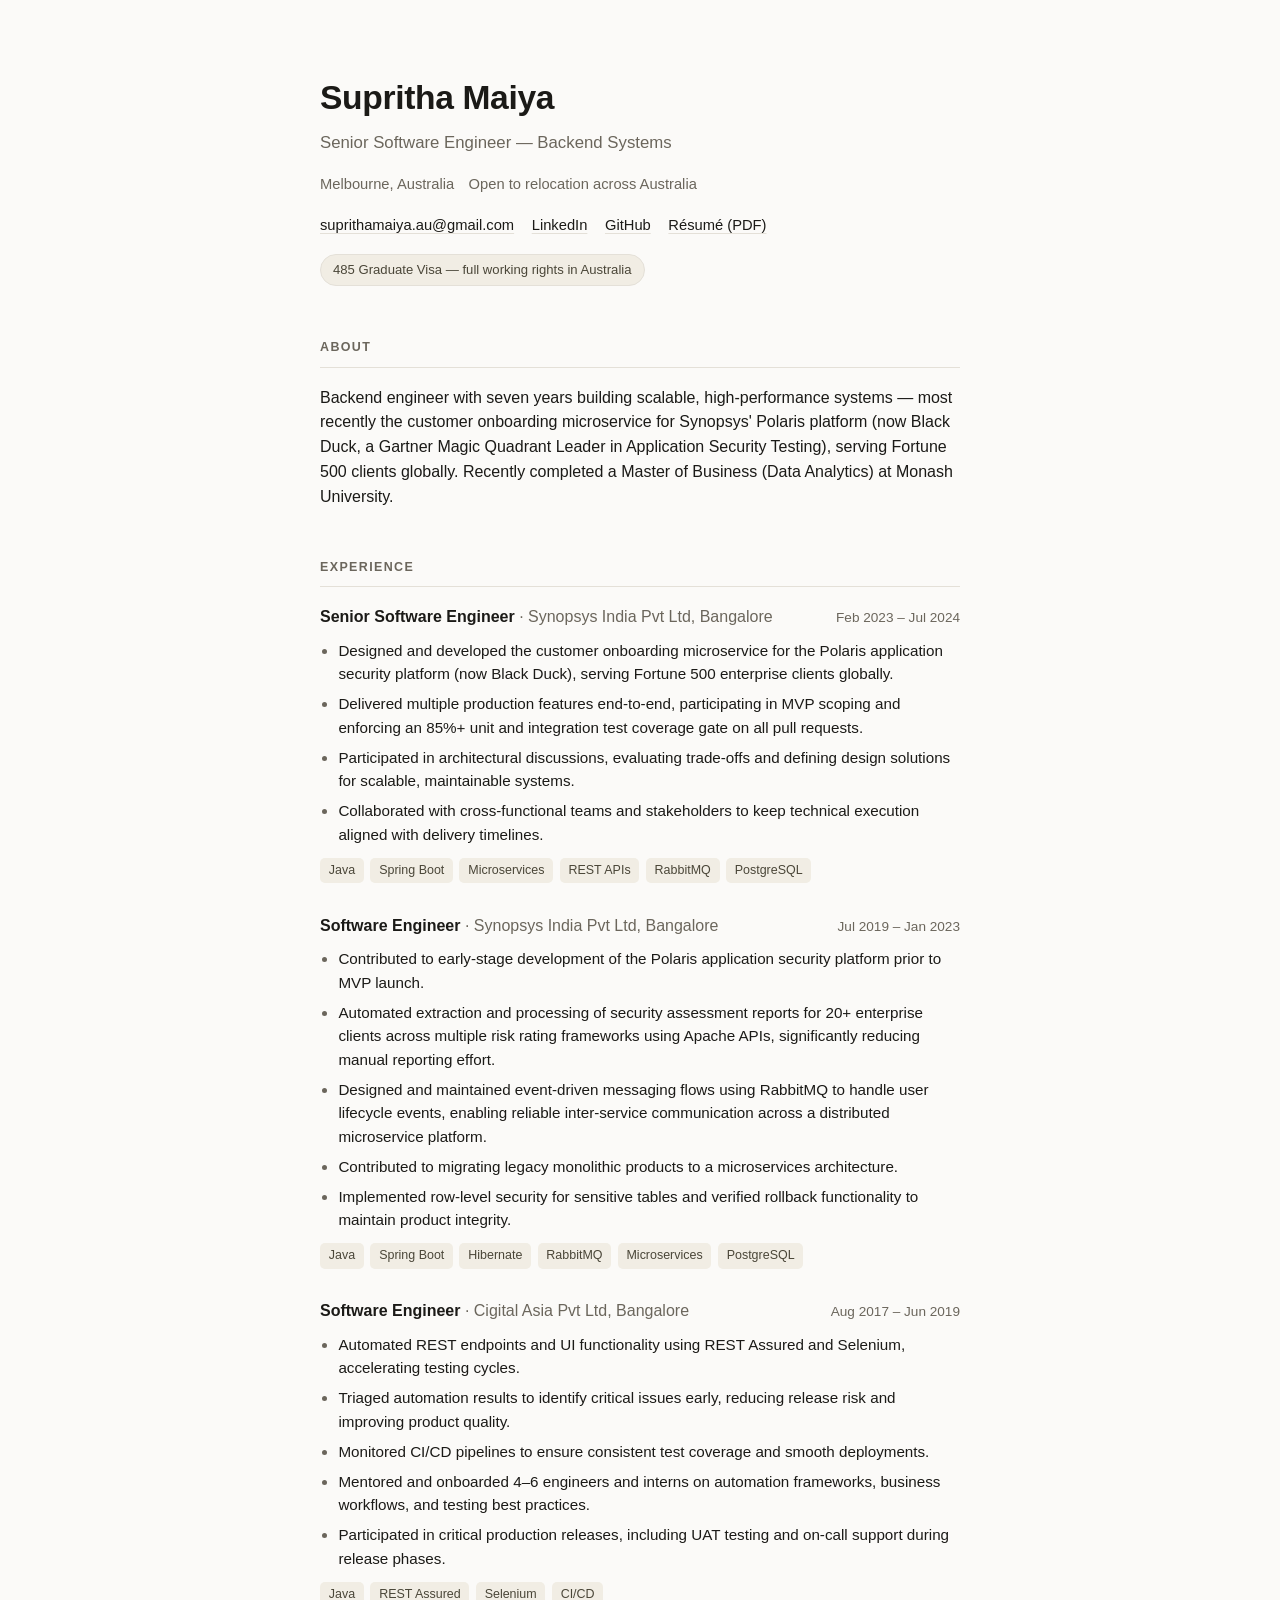
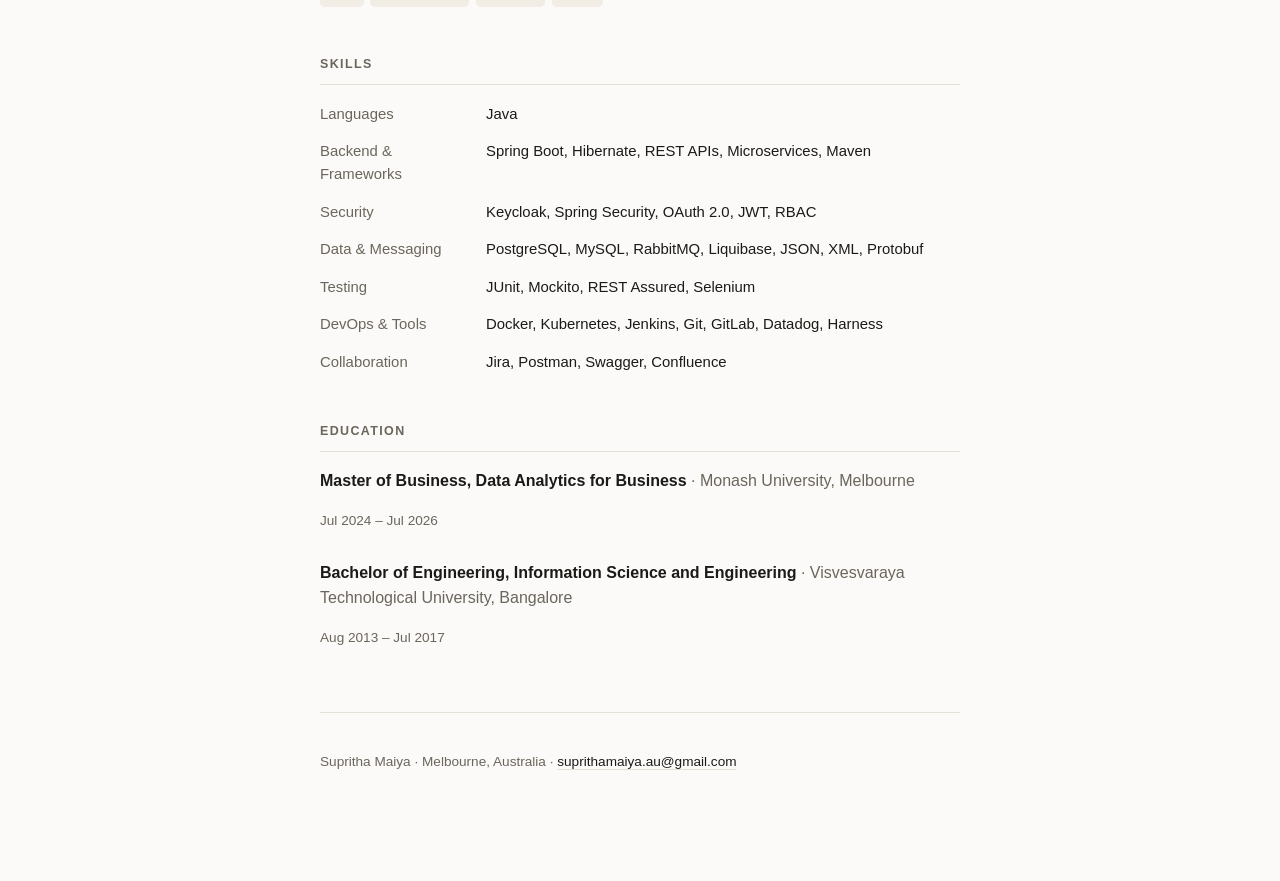
==== index.html @ 4fc8c2e7 "Add files via upload" ====
<!doctype html>
<html lang="en">
<head>
<meta charset="utf-8">
<meta name="viewport" content="width=device-width, initial-scale=1, viewport-fit=cover">
<title>Supritha Maiya — Senior Software Engineer</title>
<meta name="description" content="Supritha Maiya — Senior Software Engineer, backend systems. Melbourne, Australia.">
<meta name="theme-color" content="#fbfaf8">
<style>
  :root{
    --bg: #fbfaf8;
    --fg: #1b1a17;
    --muted: #6b665c;
    --line: #e4e0d8;
    --accent: #8a5a2b;
    --tag-bg: #f1ede4;
    --tag-fg: #4a4638;
    --max: 640px;
  }
  @media (prefers-color-scheme: dark){
    :root{
      --bg: #14130f;
      --fg: #ece8df;
      --muted: #a39d8e;
      --line: #322f28;
      --accent: #d3a26a;
      --tag-bg: #221f19;
      --tag-fg: #cfc9ba;
    }
  }
  *{ box-sizing: border-box; }
  html{ -webkit-text-size-adjust: 100%; }
  body{
    margin: 0;
    padding: 4.5rem 1.5rem 6rem;
    background: var(--bg);
    color: var(--fg);
    font-family: -apple-system, BlinkMacSystemFont, "Segoe UI", Roboto, Helvetica, Arial, sans-serif;
    line-height: 1.55;
    -webkit-font-smoothing: antialiased;
  }
  main{ max-width: var(--max); margin: 0 auto; }

  header.hero{ margin-bottom: 3.25rem; }
  h1{
    font-size: 2.1rem;
    font-weight: 600;
    letter-spacing: -0.01em;
    margin: 0 0 0.35rem;
  }
  .role{ font-size: 1.05rem; color: var(--muted); margin: 0 0 1.1rem; }
  .meta{
    display: flex;
    flex-wrap: wrap;
    gap: 0.35rem 0.9rem;
    font-size: 0.92rem;
    color: var(--muted);
    margin-bottom: 1.1rem;
  }
  .meta span{ white-space: nowrap; }
  .links{
    display: flex;
    flex-wrap: wrap;
    gap: 0.35rem 1.1rem;
    font-size: 0.92rem;
    margin-bottom: 1.1rem;
  }
  a{ color: var(--fg); text-decoration-color: var(--line); text-underline-offset: 3px; }
  a:hover{ color: var(--accent); text-decoration-color: var(--accent); }
  .work-rights{
    display: inline-block;
    font-size: 0.82rem;
    color: var(--tag-fg);
    background: var(--tag-bg);
    border: 1px solid var(--line);
    border-radius: 999px;
    padding: 0.3rem 0.75rem;
  }

  section{ margin-bottom: 3rem; }
  h2{
    font-size: 0.78rem;
    font-weight: 700;
    letter-spacing: 0.11em;
    text-transform: uppercase;
    color: var(--muted);
    margin: 0 0 1.1rem;
    padding-bottom: 0.6rem;
    border-bottom: 1px solid var(--line);
  }

  .entry{ margin-bottom: 1.9rem; }
  .entry:last-child{ margin-bottom: 0; }
  .entry-head{
    display: flex;
    justify-content: space-between;
    align-items: baseline;
    gap: 1rem;
    flex-wrap: wrap;
    margin-bottom: 0.15rem;
  }
  .entry-title{ font-weight: 600; font-size: 1rem; }
  .entry-org{ color: var(--muted); font-weight: 400; }
  .entry-date{
    font-size: 0.85rem;
    color: var(--muted);
    white-space: nowrap;
  }
  .entry ul{
    margin: 0.55rem 0 0.7rem;
    padding-left: 1.15rem;
  }
  .entry li{ margin-bottom: 0.4rem; font-size: 0.95rem; }
  .entry li::marker{ color: var(--muted); }
  .stack{
    display: flex;
    flex-wrap: wrap;
    gap: 0.4rem;
    margin-top: 0.6rem;
  }
  .stack span{
    font-size: 0.78rem;
    color: var(--tag-fg);
    background: var(--tag-bg);
    border-radius: 5px;
    padding: 0.2rem 0.55rem;
  }

  .skills-grid{ display: grid; gap: 0.9rem; }
  .skill-row{
    display: grid;
    grid-template-columns: 150px 1fr;
    gap: 1rem;
    font-size: 0.93rem;
  }
  .skill-row dt{ color: var(--muted); font-weight: 500; }
  .skill-row dd{ margin: 0; }
  @media (max-width: 520px){
    .skill-row{ grid-template-columns: 1fr; gap: 0.2rem; }
  }

  footer{
    margin-top: 4rem;
    padding-top: 1.5rem;
    border-top: 1px solid var(--line);
    font-size: 0.85rem;
    color: var(--muted);
  }

  @media print{
    body{ padding: 0.5in; }
    a{ color: var(--fg); text-decoration: none; }
  }
</style>
</head>
<body>
<main>

  <header class="hero">
    <h1>Supritha Maiya</h1>
    <p class="role">Senior Software Engineer — Backend Systems</p>
    <div class="meta">
      <span>Melbourne, Australia</span>
      <span>Open to relocation across Australia</span>
    </div>
    <div class="links">
      <a href="mailto:suprithamaiya.au@gmail.com">suprithamaiya.au@gmail.com</a>
      <a href="https://www.linkedin.com/in/supritha-maiya" target="_blank" rel="noopener">LinkedIn</a>
      <a href="https://github.com/suprithamaiya" target="_blank" rel="noopener">GitHub</a>
      <a href="./resume.pdf" target="_blank" rel="noopener">Résumé (PDF)</a>
    </div>
    <span class="work-rights">485 Graduate Visa — full working rights in Australia</span>
  </header>

  <section id="about">
    <h2>About</h2>
    <p>Backend engineer with seven years building scalable, high-performance systems — most recently the customer onboarding microservice for Synopsys' Polaris platform (now Black Duck, a Gartner Magic Quadrant Leader in Application Security Testing), serving Fortune 500 clients globally. Recently completed a Master of Business (Data Analytics) at Monash University.</p>
  </section>

  <section id="experience">
    <h2>Experience</h2>

    <div class="entry">
      <div class="entry-head">
        <div class="entry-title">Senior Software Engineer <span class="entry-org">· Synopsys India Pvt Ltd, Bangalore</span></div>
        <div class="entry-date">Feb 2023 – Jul 2024</div>
      </div>
      <ul>
        <li>Designed and developed the customer onboarding microservice for the Polaris application security platform (now Black Duck), serving Fortune 500 enterprise clients globally.</li>
        <li>Delivered multiple production features end-to-end, participating in MVP scoping and enforcing an 85%+ unit and integration test coverage gate on all pull requests.</li>
        <li>Participated in architectural discussions, evaluating trade-offs and defining design solutions for scalable, maintainable systems.</li>
        <li>Collaborated with cross-functional teams and stakeholders to keep technical execution aligned with delivery timelines.</li>
      </ul>
      <div class="stack">
        <span>Java</span><span>Spring Boot</span><span>Microservices</span><span>REST APIs</span><span>RabbitMQ</span><span>PostgreSQL</span>
      </div>
    </div>

    <div class="entry">
      <div class="entry-head">
        <div class="entry-title">Software Engineer <span class="entry-org">· Synopsys India Pvt Ltd, Bangalore</span></div>
        <div class="entry-date">Jul 2019 – Jan 2023</div>
      </div>
      <ul>
        <li>Contributed to early-stage development of the Polaris application security platform prior to MVP launch.</li>
        <li>Automated extraction and processing of security assessment reports for 20+ enterprise clients across multiple risk rating frameworks using Apache APIs, significantly reducing manual reporting effort.</li>
        <li>Designed and maintained event-driven messaging flows using RabbitMQ to handle user lifecycle events, enabling reliable inter-service communication across a distributed microservice platform.</li>
        <li>Contributed to migrating legacy monolithic products to a microservices architecture.</li>
        <li>Implemented row-level security for sensitive tables and verified rollback functionality to maintain product integrity.</li>
      </ul>
      <div class="stack">
        <span>Java</span><span>Spring Boot</span><span>Hibernate</span><span>RabbitMQ</span><span>Microservices</span><span>PostgreSQL</span>
      </div>
    </div>

    <div class="entry">
      <div class="entry-head">
        <div class="entry-title">Software Engineer <span class="entry-org">· Cigital Asia Pvt Ltd, Bangalore</span></div>
        <div class="entry-date">Aug 2017 – Jun 2019</div>
      </div>
      <ul>
        <li>Automated REST endpoints and UI functionality using REST Assured and Selenium, accelerating testing cycles.</li>
        <li>Triaged automation results to identify critical issues early, reducing release risk and improving product quality.</li>
        <li>Monitored CI/CD pipelines to ensure consistent test coverage and smooth deployments.</li>
        <li>Mentored and onboarded 4–6 engineers and interns on automation frameworks, business workflows, and testing best practices.</li>
        <li>Participated in critical production releases, including UAT testing and on-call support during release phases.</li>
      </ul>
      <div class="stack">
        <span>Java</span><span>REST Assured</span><span>Selenium</span><span>CI/CD</span>
      </div>
    </div>
  </section>

  <section id="skills">
    <h2>Skills</h2>
    <dl class="skills-grid">
      <div class="skill-row">
        <dt>Languages</dt>
        <dd>Java</dd>
      </div>
      <div class="skill-row">
        <dt>Backend &amp; Frameworks</dt>
        <dd>Spring Boot, Hibernate, REST APIs, Microservices, Maven</dd>
      </div>
      <div class="skill-row">
        <dt>Security</dt>
        <dd>Keycloak, Spring Security, OAuth 2.0, JWT, RBAC</dd>
      </div>
      <div class="skill-row">
        <dt>Data &amp; Messaging</dt>
        <dd>PostgreSQL, MySQL, RabbitMQ, Liquibase, JSON, XML, Protobuf</dd>
      </div>
      <div class="skill-row">
        <dt>Testing</dt>
        <dd>JUnit, Mockito, REST Assured, Selenium</dd>
      </div>
      <div class="skill-row">
        <dt>DevOps &amp; Tools</dt>
        <dd>Docker, Kubernetes, Jenkins, Git, GitLab, Datadog, Harness</dd>
      </div>
      <div class="skill-row">
        <dt>Collaboration</dt>
        <dd>Jira, Postman, Swagger, Confluence</dd>
      </div>
    </dl>
  </section>

  <section id="education">
    <h2>Education</h2>

    <div class="entry">
      <div class="entry-head">
        <div class="entry-title">Master of Business, Data Analytics for Business <span class="entry-org">· Monash University, Melbourne</span></div>
        <div class="entry-date">Jul 2024 – Jul 2026</div>
      </div>
    </div>

    <div class="entry">
      <div class="entry-head">
        <div class="entry-title">Bachelor of Engineering, Information Science and Engineering <span class="entry-org">· Visvesvaraya Technological University, Bangalore</span></div>
        <div class="entry-date">Aug 2013 – Jul 2017</div>
      </div>
    </div>
  </section>

  <footer>
    <p>Supritha Maiya · Melbourne, Australia · <a href="mailto:suprithamaiya.au@gmail.com">suprithamaiya.au@gmail.com</a></p>
  </footer>

</main>
</body>
</html>
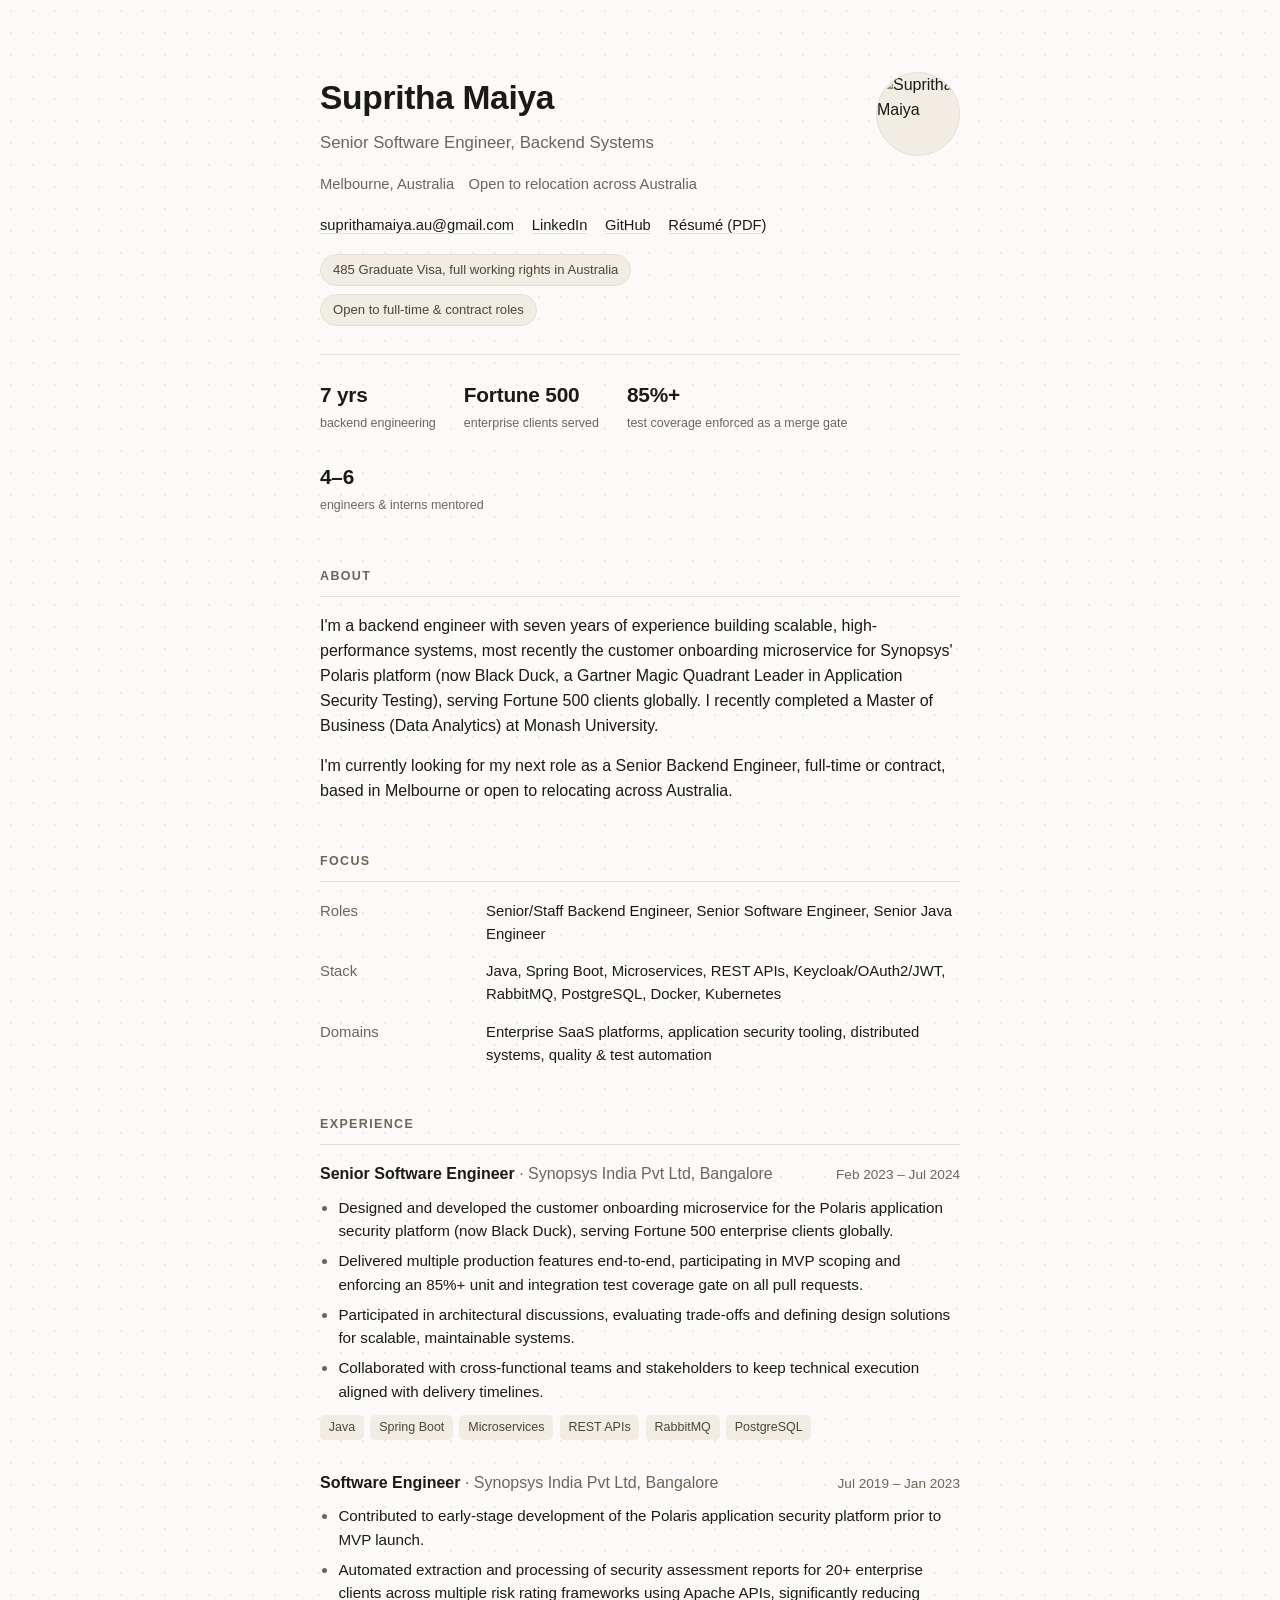
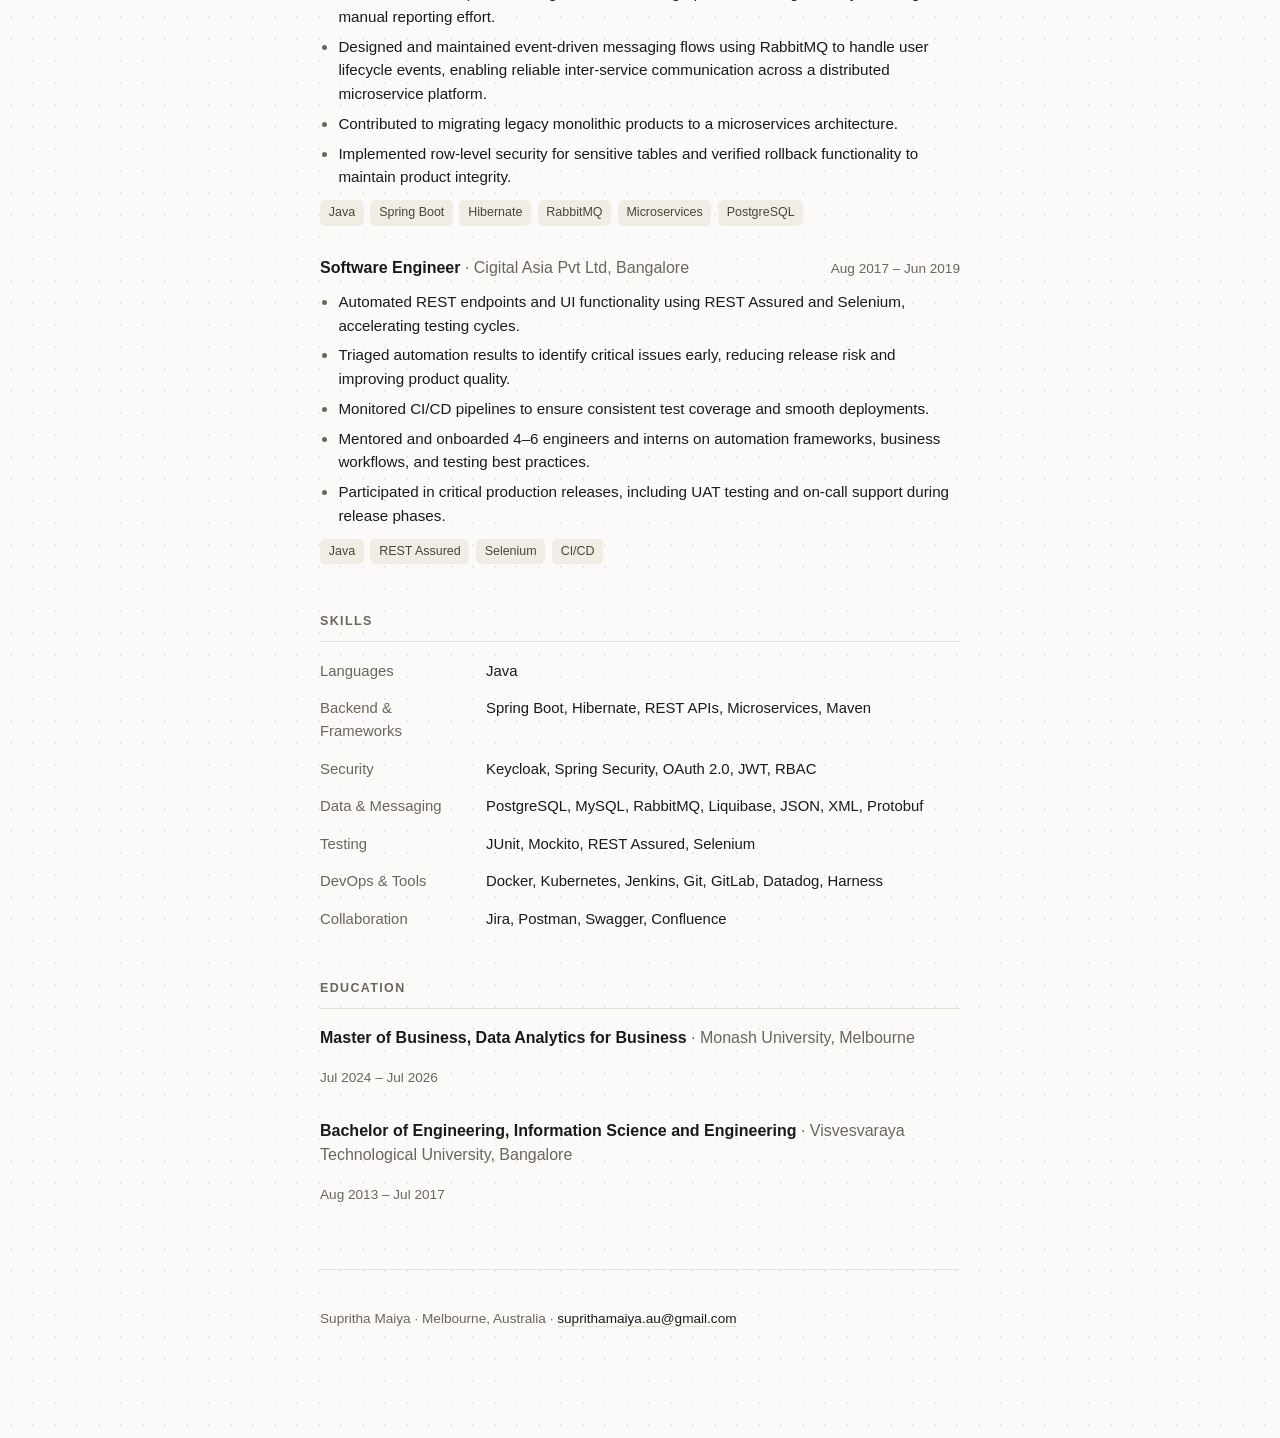
==== commit 64660fb9: "Add files via upload" ====
--- a/index.html
+++ b/index.html
@@ -3,8 +3,8 @@
 <head>
 <meta charset="utf-8">
 <meta name="viewport" content="width=device-width, initial-scale=1, viewport-fit=cover">
-<title>Supritha Maiya — Senior Software Engineer</title>
-<meta name="description" content="Supritha Maiya — Senior Software Engineer, backend systems. Melbourne, Australia.">
+<title>Supritha Maiya · Senior Software Engineer</title>
+<meta name="description" content="Supritha Maiya, Senior Software Engineer specializing in backend systems. Melbourne, Australia.">
 <meta name="theme-color" content="#fbfaf8">
 <style>
   :root{
@@ -15,6 +15,7 @@
     --accent: #8a5a2b;
     --tag-bg: #f1ede4;
     --tag-fg: #4a4638;
+    --dot: rgba(27,26,23,0.07);
     --max: 640px;
   }
   @media (prefers-color-scheme: dark){
@@ -26,6 +27,7 @@
       --accent: #d3a26a;
       --tag-bg: #221f19;
       --tag-fg: #cfc9ba;
+      --dot: rgba(236,232,223,0.06);
     }
   }
   *{ box-sizing: border-box; }
@@ -39,7 +41,11 @@
     line-height: 1.55;
     -webkit-font-smoothing: antialiased;
   }
-  main{ max-width: var(--max); margin: 0 auto; }
+  main{ max-width: var(--max); margin: 0 auto; position: relative; }
+  body{
+    background-image: radial-gradient(var(--dot) 1px, transparent 1px);
+    background-size: 22px 22px;
+  }
 
   header.hero{ margin-bottom: 3.25rem; }
   h1{
@@ -67,7 +73,8 @@
   }
   a{ color: var(--fg); text-decoration-color: var(--line); text-underline-offset: 3px; }
   a:hover{ color: var(--accent); text-decoration-color: var(--accent); }
-  .work-rights{
+  .pills{ display: flex; flex-wrap: wrap; gap: 0.5rem; }
+  .pill{
     display: inline-block;
     font-size: 0.82rem;
     color: var(--tag-fg);
@@ -77,6 +84,47 @@
     padding: 0.3rem 0.75rem;
   }
 
+  .hero-inner{
+    display: flex;
+    align-items: flex-start;
+    gap: 1.5rem;
+  }
+  .hero-text{ flex: 1 1 auto; min-width: 0; }
+  .portrait{
+    flex: 0 0 auto;
+    width: 84px;
+    height: 84px;
+    border-radius: 50%;
+    object-fit: cover;
+    border: 1px solid var(--line);
+    background: var(--tag-bg);
+  }
+  @media (max-width: 480px){
+    .hero-inner{ flex-direction: column-reverse; }
+  }
+
+  .highlights{
+    display: flex;
+    flex-wrap: wrap;
+    gap: 1.75rem;
+    margin: 1.75rem 0 0;
+    padding-top: 1.5rem;
+    border-top: 1px solid var(--line);
+  }
+  .highlights div{ min-width: 110px; }
+  .highlights .num{
+    display: block;
+    font-size: 1.3rem;
+    font-weight: 600;
+    letter-spacing: -0.01em;
+  }
+  .highlights .label{
+    display: block;
+    font-size: 0.78rem;
+    color: var(--muted);
+    margin-top: 0.15rem;
+  }
+
   section{ margin-bottom: 3rem; }
   h2{
     font-size: 0.78rem;
@@ -157,24 +205,57 @@
 <main>
 
   <header class="hero">
-    <h1>Supritha Maiya</h1>
-    <p class="role">Senior Software Engineer — Backend Systems</p>
-    <div class="meta">
-      <span>Melbourne, Australia</span>
-      <span>Open to relocation across Australia</span>
-    </div>
-    <div class="links">
-      <a href="mailto:suprithamaiya.au@gmail.com">suprithamaiya.au@gmail.com</a>
-      <a href="https://www.linkedin.com/in/supritha-maiya" target="_blank" rel="noopener">LinkedIn</a>
-      <a href="https://github.com/suprithamaiya" target="_blank" rel="noopener">GitHub</a>
-      <a href="./resume.pdf" target="_blank" rel="noopener">Résumé (PDF)</a>
-    </div>
-    <span class="work-rights">485 Graduate Visa — full working rights in Australia</span>
+    <div class="hero-inner">
+      <div class="hero-text">
+        <h1>Supritha Maiya</h1>
+        <p class="role">Senior Software Engineer, Backend Systems</p>
+        <div class="meta">
+          <span>Melbourne, Australia</span>
+          <span>Open to relocation across Australia</span>
+        </div>
+        <div class="links">
+          <a href="mailto:suprithamaiya.au@gmail.com">suprithamaiya.au@gmail.com</a>
+          <a href="https://www.linkedin.com/in/supritha-maiya" target="_blank" rel="noopener">LinkedIn</a>
+          <a href="https://github.com/suprithamaiya" target="_blank" rel="noopener">GitHub</a>
+          <a href="./resume.pdf" target="_blank" rel="noopener">Résumé (PDF)</a>
+        </div>
+        <div class="pills">
+          <span class="pill">485 Graduate Visa, full working rights in Australia</span>
+          <span class="pill">Open to full-time &amp; contract roles</span>
+        </div>
+      </div>
+      <img class="portrait" src="./photo.jpg" alt="Supritha Maiya">
+    </div>
+    <div class="highlights">
+      <div><span class="num">7 yrs</span><span class="label">backend engineering</span></div>
+      <div><span class="num">Fortune 500</span><span class="label">enterprise clients served</span></div>
+      <div><span class="num">85%+</span><span class="label">test coverage enforced as a merge gate</span></div>
+      <div><span class="num">4–6</span><span class="label">engineers &amp; interns mentored</span></div>
+    </div>
   </header>
 
   <section id="about">
     <h2>About</h2>
-    <p>Backend engineer with seven years building scalable, high-performance systems — most recently the customer onboarding microservice for Synopsys' Polaris platform (now Black Duck, a Gartner Magic Quadrant Leader in Application Security Testing), serving Fortune 500 clients globally. Recently completed a Master of Business (Data Analytics) at Monash University.</p>
+    <p>I'm a backend engineer with seven years of experience building scalable, high-performance systems, most recently the customer onboarding microservice for Synopsys' Polaris platform (now Black Duck, a Gartner Magic Quadrant Leader in Application Security Testing), serving Fortune 500 clients globally. I recently completed a Master of Business (Data Analytics) at Monash University.</p>
+    <p>I'm currently looking for my next role as a Senior Backend Engineer, full-time or contract, based in Melbourne or open to relocating across Australia.</p>
+  </section>
+
+  <section id="focus">
+    <h2>Focus</h2>
+    <dl class="skills-grid">
+      <div class="skill-row">
+        <dt>Roles</dt>
+        <dd>Senior/Staff Backend Engineer, Senior Software Engineer, Senior Java Engineer</dd>
+      </div>
+      <div class="skill-row">
+        <dt>Stack</dt>
+        <dd>Java, Spring Boot, Microservices, REST APIs, Keycloak/OAuth2/JWT, RabbitMQ, PostgreSQL, Docker, Kubernetes</dd>
+      </div>
+      <div class="skill-row">
+        <dt>Domains</dt>
+        <dd>Enterprise SaaS platforms, application security tooling, distributed systems, quality &amp; test automation</dd>
+      </div>
+    </dl>
   </section>
 
   <section id="experience">
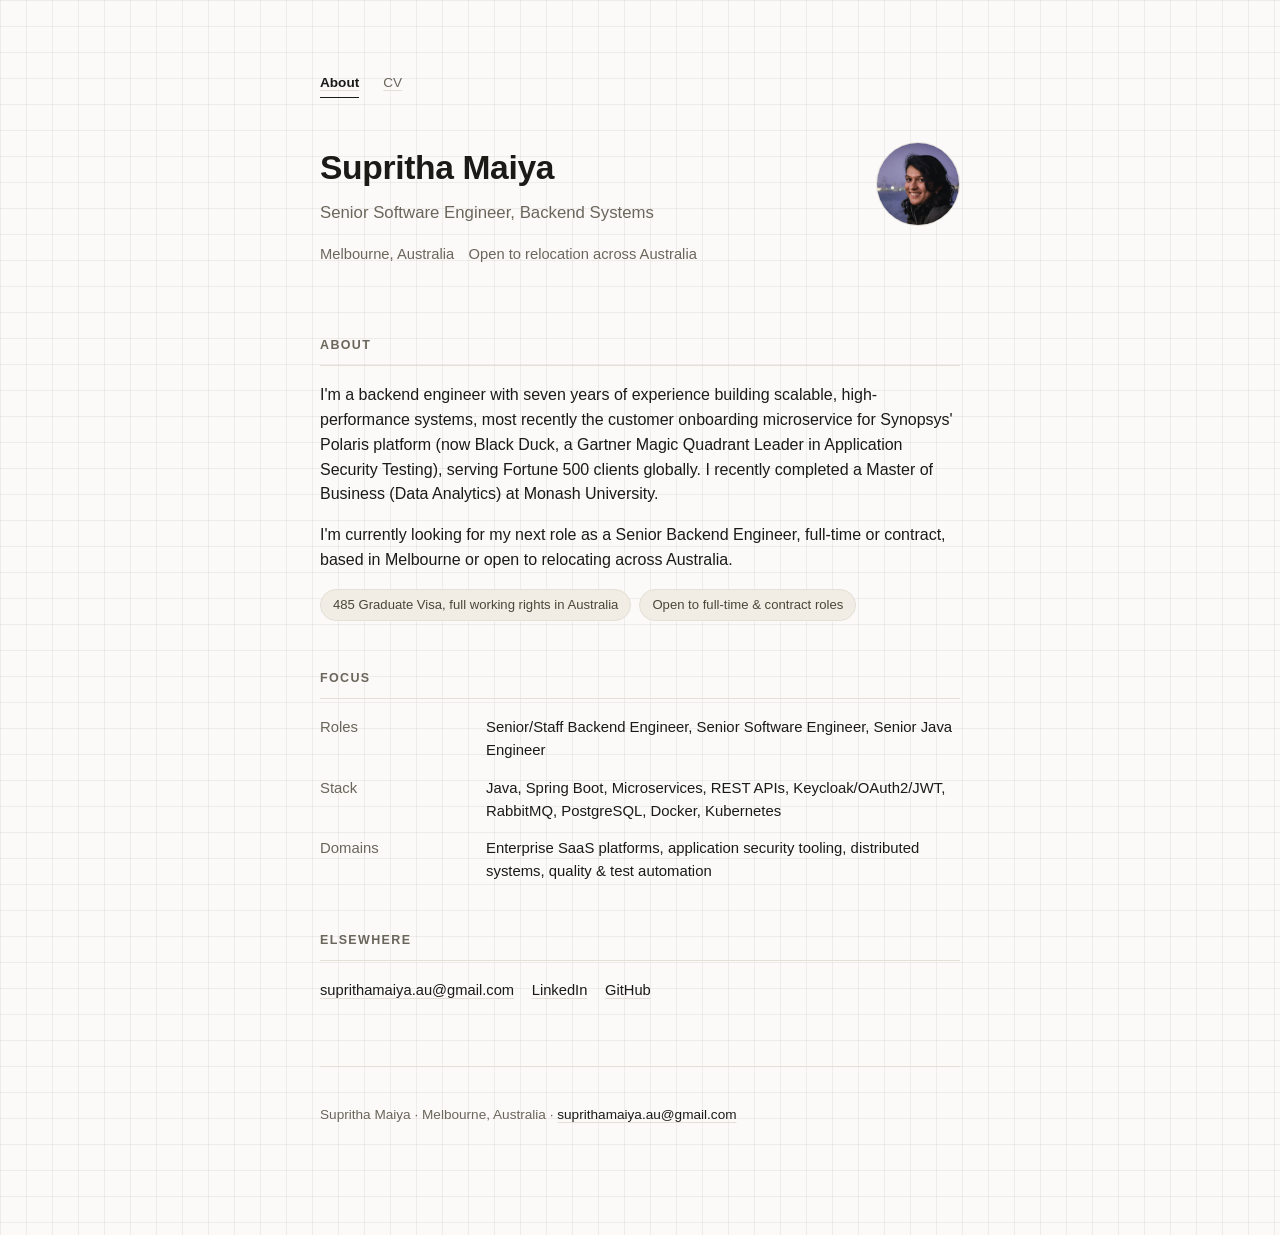
==== commit 3df79736: "Add files via upload" ====
--- a/index.html
+++ b/index.html
@@ -3,206 +3,18 @@
 <head>
 <meta charset="utf-8">
 <meta name="viewport" content="width=device-width, initial-scale=1, viewport-fit=cover">
-<title>Supritha Maiya · Senior Software Engineer</title>
+<title>Supritha Maiya · About</title>
 <meta name="description" content="Supritha Maiya, Senior Software Engineer specializing in backend systems. Melbourne, Australia.">
 <meta name="theme-color" content="#fbfaf8">
-<style>
-  :root{
-    --bg: #fbfaf8;
-    --fg: #1b1a17;
-    --muted: #6b665c;
-    --line: #e4e0d8;
-    --accent: #8a5a2b;
-    --tag-bg: #f1ede4;
-    --tag-fg: #4a4638;
-    --dot: rgba(27,26,23,0.07);
-    --max: 640px;
-  }
-  @media (prefers-color-scheme: dark){
-    :root{
-      --bg: #14130f;
-      --fg: #ece8df;
-      --muted: #a39d8e;
-      --line: #322f28;
-      --accent: #d3a26a;
-      --tag-bg: #221f19;
-      --tag-fg: #cfc9ba;
-      --dot: rgba(236,232,223,0.06);
-    }
-  }
-  *{ box-sizing: border-box; }
-  html{ -webkit-text-size-adjust: 100%; }
-  body{
-    margin: 0;
-    padding: 4.5rem 1.5rem 6rem;
-    background: var(--bg);
-    color: var(--fg);
-    font-family: -apple-system, BlinkMacSystemFont, "Segoe UI", Roboto, Helvetica, Arial, sans-serif;
-    line-height: 1.55;
-    -webkit-font-smoothing: antialiased;
-  }
-  main{ max-width: var(--max); margin: 0 auto; position: relative; }
-  body{
-    background-image: radial-gradient(var(--dot) 1px, transparent 1px);
-    background-size: 22px 22px;
-  }
-
-  header.hero{ margin-bottom: 3.25rem; }
-  h1{
-    font-size: 2.1rem;
-    font-weight: 600;
-    letter-spacing: -0.01em;
-    margin: 0 0 0.35rem;
-  }
-  .role{ font-size: 1.05rem; color: var(--muted); margin: 0 0 1.1rem; }
-  .meta{
-    display: flex;
-    flex-wrap: wrap;
-    gap: 0.35rem 0.9rem;
-    font-size: 0.92rem;
-    color: var(--muted);
-    margin-bottom: 1.1rem;
-  }
-  .meta span{ white-space: nowrap; }
-  .links{
-    display: flex;
-    flex-wrap: wrap;
-    gap: 0.35rem 1.1rem;
-    font-size: 0.92rem;
-    margin-bottom: 1.1rem;
-  }
-  a{ color: var(--fg); text-decoration-color: var(--line); text-underline-offset: 3px; }
-  a:hover{ color: var(--accent); text-decoration-color: var(--accent); }
-  .pills{ display: flex; flex-wrap: wrap; gap: 0.5rem; }
-  .pill{
-    display: inline-block;
-    font-size: 0.82rem;
-    color: var(--tag-fg);
-    background: var(--tag-bg);
-    border: 1px solid var(--line);
-    border-radius: 999px;
-    padding: 0.3rem 0.75rem;
-  }
-
-  .hero-inner{
-    display: flex;
-    align-items: flex-start;
-    gap: 1.5rem;
-  }
-  .hero-text{ flex: 1 1 auto; min-width: 0; }
-  .portrait{
-    flex: 0 0 auto;
-    width: 84px;
-    height: 84px;
-    border-radius: 50%;
-    object-fit: cover;
-    border: 1px solid var(--line);
-    background: var(--tag-bg);
-  }
-  @media (max-width: 480px){
-    .hero-inner{ flex-direction: column-reverse; }
-  }
-
-  .highlights{
-    display: flex;
-    flex-wrap: wrap;
-    gap: 1.75rem;
-    margin: 1.75rem 0 0;
-    padding-top: 1.5rem;
-    border-top: 1px solid var(--line);
-  }
-  .highlights div{ min-width: 110px; }
-  .highlights .num{
-    display: block;
-    font-size: 1.3rem;
-    font-weight: 600;
-    letter-spacing: -0.01em;
-  }
-  .highlights .label{
-    display: block;
-    font-size: 0.78rem;
-    color: var(--muted);
-    margin-top: 0.15rem;
-  }
-
-  section{ margin-bottom: 3rem; }
-  h2{
-    font-size: 0.78rem;
-    font-weight: 700;
-    letter-spacing: 0.11em;
-    text-transform: uppercase;
-    color: var(--muted);
-    margin: 0 0 1.1rem;
-    padding-bottom: 0.6rem;
-    border-bottom: 1px solid var(--line);
-  }
-
-  .entry{ margin-bottom: 1.9rem; }
-  .entry:last-child{ margin-bottom: 0; }
-  .entry-head{
-    display: flex;
-    justify-content: space-between;
-    align-items: baseline;
-    gap: 1rem;
-    flex-wrap: wrap;
-    margin-bottom: 0.15rem;
-  }
-  .entry-title{ font-weight: 600; font-size: 1rem; }
-  .entry-org{ color: var(--muted); font-weight: 400; }
-  .entry-date{
-    font-size: 0.85rem;
-    color: var(--muted);
-    white-space: nowrap;
-  }
-  .entry ul{
-    margin: 0.55rem 0 0.7rem;
-    padding-left: 1.15rem;
-  }
-  .entry li{ margin-bottom: 0.4rem; font-size: 0.95rem; }
-  .entry li::marker{ color: var(--muted); }
-  .stack{
-    display: flex;
-    flex-wrap: wrap;
-    gap: 0.4rem;
-    margin-top: 0.6rem;
-  }
-  .stack span{
-    font-size: 0.78rem;
-    color: var(--tag-fg);
-    background: var(--tag-bg);
-    border-radius: 5px;
-    padding: 0.2rem 0.55rem;
-  }
-
-  .skills-grid{ display: grid; gap: 0.9rem; }
-  .skill-row{
-    display: grid;
-    grid-template-columns: 150px 1fr;
-    gap: 1rem;
-    font-size: 0.93rem;
-  }
-  .skill-row dt{ color: var(--muted); font-weight: 500; }
-  .skill-row dd{ margin: 0; }
-  @media (max-width: 520px){
-    .skill-row{ grid-template-columns: 1fr; gap: 0.2rem; }
-  }
-
-  footer{
-    margin-top: 4rem;
-    padding-top: 1.5rem;
-    border-top: 1px solid var(--line);
-    font-size: 0.85rem;
-    color: var(--muted);
-  }
-
-  @media print{
-    body{ padding: 0.5in; }
-    a{ color: var(--fg); text-decoration: none; }
-  }
-</style>
+<link rel="stylesheet" href="style.css">
 </head>
 <body>
 <main>
+
+  <nav class="tabs">
+    <a href="./index.html" class="current">About</a>
+    <a href="./cv.html">CV</a>
+  </nav>
 
   <header class="hero">
     <div class="hero-inner">
@@ -213,24 +25,8 @@
           <span>Melbourne, Australia</span>
           <span>Open to relocation across Australia</span>
         </div>
-        <div class="links">
-          <a href="mailto:suprithamaiya.au@gmail.com">suprithamaiya.au@gmail.com</a>
-          <a href="https://www.linkedin.com/in/supritha-maiya" target="_blank" rel="noopener">LinkedIn</a>
-          <a href="https://github.com/suprithamaiya" target="_blank" rel="noopener">GitHub</a>
-          <a href="./resume.pdf" target="_blank" rel="noopener">Résumé (PDF)</a>
-        </div>
-        <div class="pills">
-          <span class="pill">485 Graduate Visa, full working rights in Australia</span>
-          <span class="pill">Open to full-time &amp; contract roles</span>
-        </div>
       </div>
       <img class="portrait" src="./photo.jpg" alt="Supritha Maiya">
-    </div>
-    <div class="highlights">
-      <div><span class="num">7 yrs</span><span class="label">backend engineering</span></div>
-      <div><span class="num">Fortune 500</span><span class="label">enterprise clients served</span></div>
-      <div><span class="num">85%+</span><span class="label">test coverage enforced as a merge gate</span></div>
-      <div><span class="num">4–6</span><span class="label">engineers &amp; interns mentored</span></div>
     </div>
   </header>
 
@@ -238,6 +34,10 @@
     <h2>About</h2>
     <p>I'm a backend engineer with seven years of experience building scalable, high-performance systems, most recently the customer onboarding microservice for Synopsys' Polaris platform (now Black Duck, a Gartner Magic Quadrant Leader in Application Security Testing), serving Fortune 500 clients globally. I recently completed a Master of Business (Data Analytics) at Monash University.</p>
     <p>I'm currently looking for my next role as a Senior Backend Engineer, full-time or contract, based in Melbourne or open to relocating across Australia.</p>
+    <div class="pills">
+      <span class="pill">485 Graduate Visa, full working rights in Australia</span>
+      <span class="pill">Open to full-time &amp; contract roles</span>
+    </div>
   </section>
 
   <section id="focus">
@@ -258,109 +58,12 @@
     </dl>
   </section>
 
-  <section id="experience">
-    <h2>Experience</h2>
-
-    <div class="entry">
-      <div class="entry-head">
-        <div class="entry-title">Senior Software Engineer <span class="entry-org">· Synopsys India Pvt Ltd, Bangalore</span></div>
-        <div class="entry-date">Feb 2023 – Jul 2024</div>
-      </div>
-      <ul>
-        <li>Designed and developed the customer onboarding microservice for the Polaris application security platform (now Black Duck), serving Fortune 500 enterprise clients globally.</li>
-        <li>Delivered multiple production features end-to-end, participating in MVP scoping and enforcing an 85%+ unit and integration test coverage gate on all pull requests.</li>
-        <li>Participated in architectural discussions, evaluating trade-offs and defining design solutions for scalable, maintainable systems.</li>
-        <li>Collaborated with cross-functional teams and stakeholders to keep technical execution aligned with delivery timelines.</li>
-      </ul>
-      <div class="stack">
-        <span>Java</span><span>Spring Boot</span><span>Microservices</span><span>REST APIs</span><span>RabbitMQ</span><span>PostgreSQL</span>
-      </div>
-    </div>
-
-    <div class="entry">
-      <div class="entry-head">
-        <div class="entry-title">Software Engineer <span class="entry-org">· Synopsys India Pvt Ltd, Bangalore</span></div>
-        <div class="entry-date">Jul 2019 – Jan 2023</div>
-      </div>
-      <ul>
-        <li>Contributed to early-stage development of the Polaris application security platform prior to MVP launch.</li>
-        <li>Automated extraction and processing of security assessment reports for 20+ enterprise clients across multiple risk rating frameworks using Apache APIs, significantly reducing manual reporting effort.</li>
-        <li>Designed and maintained event-driven messaging flows using RabbitMQ to handle user lifecycle events, enabling reliable inter-service communication across a distributed microservice platform.</li>
-        <li>Contributed to migrating legacy monolithic products to a microservices architecture.</li>
-        <li>Implemented row-level security for sensitive tables and verified rollback functionality to maintain product integrity.</li>
-      </ul>
-      <div class="stack">
-        <span>Java</span><span>Spring Boot</span><span>Hibernate</span><span>RabbitMQ</span><span>Microservices</span><span>PostgreSQL</span>
-      </div>
-    </div>
-
-    <div class="entry">
-      <div class="entry-head">
-        <div class="entry-title">Software Engineer <span class="entry-org">· Cigital Asia Pvt Ltd, Bangalore</span></div>
-        <div class="entry-date">Aug 2017 – Jun 2019</div>
-      </div>
-      <ul>
-        <li>Automated REST endpoints and UI functionality using REST Assured and Selenium, accelerating testing cycles.</li>
-        <li>Triaged automation results to identify critical issues early, reducing release risk and improving product quality.</li>
-        <li>Monitored CI/CD pipelines to ensure consistent test coverage and smooth deployments.</li>
-        <li>Mentored and onboarded 4–6 engineers and interns on automation frameworks, business workflows, and testing best practices.</li>
-        <li>Participated in critical production releases, including UAT testing and on-call support during release phases.</li>
-      </ul>
-      <div class="stack">
-        <span>Java</span><span>REST Assured</span><span>Selenium</span><span>CI/CD</span>
-      </div>
-    </div>
-  </section>
-
-  <section id="skills">
-    <h2>Skills</h2>
-    <dl class="skills-grid">
-      <div class="skill-row">
-        <dt>Languages</dt>
-        <dd>Java</dd>
-      </div>
-      <div class="skill-row">
-        <dt>Backend &amp; Frameworks</dt>
-        <dd>Spring Boot, Hibernate, REST APIs, Microservices, Maven</dd>
-      </div>
-      <div class="skill-row">
-        <dt>Security</dt>
-        <dd>Keycloak, Spring Security, OAuth 2.0, JWT, RBAC</dd>
-      </div>
-      <div class="skill-row">
-        <dt>Data &amp; Messaging</dt>
-        <dd>PostgreSQL, MySQL, RabbitMQ, Liquibase, JSON, XML, Protobuf</dd>
-      </div>
-      <div class="skill-row">
-        <dt>Testing</dt>
-        <dd>JUnit, Mockito, REST Assured, Selenium</dd>
-      </div>
-      <div class="skill-row">
-        <dt>DevOps &amp; Tools</dt>
-        <dd>Docker, Kubernetes, Jenkins, Git, GitLab, Datadog, Harness</dd>
-      </div>
-      <div class="skill-row">
-        <dt>Collaboration</dt>
-        <dd>Jira, Postman, Swagger, Confluence</dd>
-      </div>
-    </dl>
-  </section>
-
-  <section id="education">
-    <h2>Education</h2>
-
-    <div class="entry">
-      <div class="entry-head">
-        <div class="entry-title">Master of Business, Data Analytics for Business <span class="entry-org">· Monash University, Melbourne</span></div>
-        <div class="entry-date">Jul 2024 – Jul 2026</div>
-      </div>
-    </div>
-
-    <div class="entry">
-      <div class="entry-head">
-        <div class="entry-title">Bachelor of Engineering, Information Science and Engineering <span class="entry-org">· Visvesvaraya Technological University, Bangalore</span></div>
-        <div class="entry-date">Aug 2013 – Jul 2017</div>
-      </div>
+  <section id="social">
+    <h2>Elsewhere</h2>
+    <div class="links">
+      <a href="mailto:suprithamaiya.au@gmail.com">suprithamaiya.au@gmail.com</a>
+      <a href="https://www.linkedin.com/in/supritha-maiya" target="_blank" rel="noopener">LinkedIn</a>
+      <a href="https://github.com/suprithamaiya" target="_blank" rel="noopener">GitHub</a>
     </div>
   </section>
 
--- a/style.css
+++ b/style.css
@@ -0,0 +1,215 @@
+:root{
+  --bg: #fbfaf8;
+  --fg: #1b1a17;
+  --muted: #6b665c;
+  --line: #e4e0d8;
+  --accent: #8a5a2b;
+  --tag-bg: #f1ede4;
+  --tag-fg: #4a4638;
+  --pattern: rgba(27,26,23,0.06);
+  --max: 640px;
+}
+@media (prefers-color-scheme: dark){
+  :root{
+    --bg: #14130f;
+    --fg: #ece8df;
+    --muted: #a39d8e;
+    --line: #322f28;
+    --accent: #d3a26a;
+    --tag-bg: #221f19;
+    --tag-fg: #cfc9ba;
+    --pattern: rgba(236,232,223,0.055);
+  }
+}
+*{ box-sizing: border-box; }
+html{ -webkit-text-size-adjust: 100%; }
+body{
+  margin: 0;
+  padding: 4.5rem 1.5rem 6rem;
+  background-color: var(--bg);
+  background-image:
+    linear-gradient(var(--pattern) 1px, transparent 1px),
+    linear-gradient(90deg, var(--pattern) 1px, transparent 1px);
+  background-size: 26px 26px;
+  color: var(--fg);
+  font-family: -apple-system, BlinkMacSystemFont, "Segoe UI", Roboto, Helvetica, Arial, sans-serif;
+  line-height: 1.55;
+  -webkit-font-smoothing: antialiased;
+}
+main{ max-width: var(--max); margin: 0 auto; }
+
+.tabs{
+  display: flex;
+  gap: 1.5rem;
+  font-size: 0.85rem;
+  margin-bottom: 2.75rem;
+}
+.tabs a{ color: var(--muted); padding-bottom: 0.25rem; }
+.tabs a.current{
+  color: var(--fg);
+  font-weight: 600;
+  border-bottom: 1px solid var(--fg);
+}
+
+header.hero{ margin-bottom: 3.25rem; }
+h1{
+  font-size: 2.1rem;
+  font-weight: 600;
+  letter-spacing: -0.01em;
+  margin: 0 0 0.35rem;
+}
+.role{ font-size: 1.05rem; color: var(--muted); margin: 0 0 1.1rem; }
+.meta{
+  display: flex;
+  flex-wrap: wrap;
+  gap: 0.35rem 0.9rem;
+  font-size: 0.92rem;
+  color: var(--muted);
+  margin-bottom: 1.1rem;
+}
+.meta span{ white-space: nowrap; }
+.links{
+  display: flex;
+  flex-wrap: wrap;
+  gap: 0.35rem 1.1rem;
+  font-size: 0.92rem;
+  margin-bottom: 1.1rem;
+}
+a{ color: var(--fg); text-decoration-color: var(--line); text-underline-offset: 3px; }
+a:hover{ color: var(--accent); text-decoration-color: var(--accent); }
+.pills{ display: flex; flex-wrap: wrap; gap: 0.5rem; }
+.pill{
+  display: inline-block;
+  font-size: 0.82rem;
+  color: var(--tag-fg);
+  background: var(--tag-bg);
+  border: 1px solid var(--line);
+  border-radius: 999px;
+  padding: 0.3rem 0.75rem;
+}
+
+.hero-inner{
+  display: flex;
+  align-items: flex-start;
+  gap: 1.5rem;
+}
+.hero-text{ flex: 1 1 auto; min-width: 0; }
+.portrait{
+  flex: 0 0 auto;
+  width: 84px;
+  height: 84px;
+  border-radius: 50%;
+  object-fit: cover;
+  border: 1px solid var(--line);
+  background: var(--tag-bg);
+}
+@media (max-width: 480px){
+  .hero-inner{ flex-direction: column-reverse; }
+}
+
+.highlights{
+  display: flex;
+  flex-wrap: wrap;
+  gap: 1.75rem;
+  margin: 0 0 3rem;
+  padding: 1.5rem 0;
+  border-top: 1px solid var(--line);
+  border-bottom: 1px solid var(--line);
+}
+.highlights div{ min-width: 110px; }
+.highlights .num{
+  display: block;
+  font-size: 1.3rem;
+  font-weight: 600;
+  letter-spacing: -0.01em;
+}
+.highlights .label{
+  display: block;
+  font-size: 0.78rem;
+  color: var(--muted);
+  margin-top: 0.15rem;
+}
+
+section{ margin-bottom: 3rem; }
+h2{
+  font-size: 0.78rem;
+  font-weight: 700;
+  letter-spacing: 0.11em;
+  text-transform: uppercase;
+  color: var(--muted);
+  margin: 0 0 1.1rem;
+  padding-bottom: 0.6rem;
+  border-bottom: 1px solid var(--line);
+}
+
+.entry{ margin-bottom: 1.9rem; }
+.entry:last-child{ margin-bottom: 0; }
+.entry-head{
+  display: flex;
+  justify-content: space-between;
+  align-items: baseline;
+  gap: 1rem;
+  flex-wrap: wrap;
+  margin-bottom: 0.15rem;
+}
+.entry-title{ font-weight: 600; font-size: 1rem; }
+.entry-org{ color: var(--muted); font-weight: 400; }
+.entry-date{
+  font-size: 0.85rem;
+  color: var(--muted);
+  white-space: nowrap;
+}
+.entry ul{
+  margin: 0.55rem 0 0.7rem;
+  padding-left: 1.15rem;
+}
+.entry li{ margin-bottom: 0.4rem; font-size: 0.95rem; }
+.entry li::marker{ color: var(--muted); }
+.stack{
+  display: flex;
+  flex-wrap: wrap;
+  gap: 0.4rem;
+  margin-top: 0.6rem;
+}
+.stack span{
+  font-size: 0.78rem;
+  color: var(--tag-fg);
+  background: var(--tag-bg);
+  border-radius: 5px;
+  padding: 0.2rem 0.55rem;
+}
+
+.skills-grid{ display: grid; gap: 0.9rem; }
+.skill-row{
+  display: grid;
+  grid-template-columns: 150px 1fr;
+  gap: 1rem;
+  font-size: 0.93rem;
+}
+.skill-row dt{ color: var(--muted); font-weight: 500; }
+.skill-row dd{ margin: 0; }
+@media (max-width: 520px){
+  .skill-row{ grid-template-columns: 1fr; gap: 0.2rem; }
+}
+
+.cv-link{
+  display: inline-flex;
+  align-items: center;
+  gap: 0.4rem;
+  font-size: 0.92rem;
+  margin-bottom: 2.5rem;
+}
+
+footer{
+  margin-top: 4rem;
+  padding-top: 1.5rem;
+  border-top: 1px solid var(--line);
+  font-size: 0.85rem;
+  color: var(--muted);
+}
+
+@media print{
+  body{ padding: 0.5in; background-image: none; }
+  a{ color: var(--fg); text-decoration: none; }
+  .tabs{ display: none; }
+}
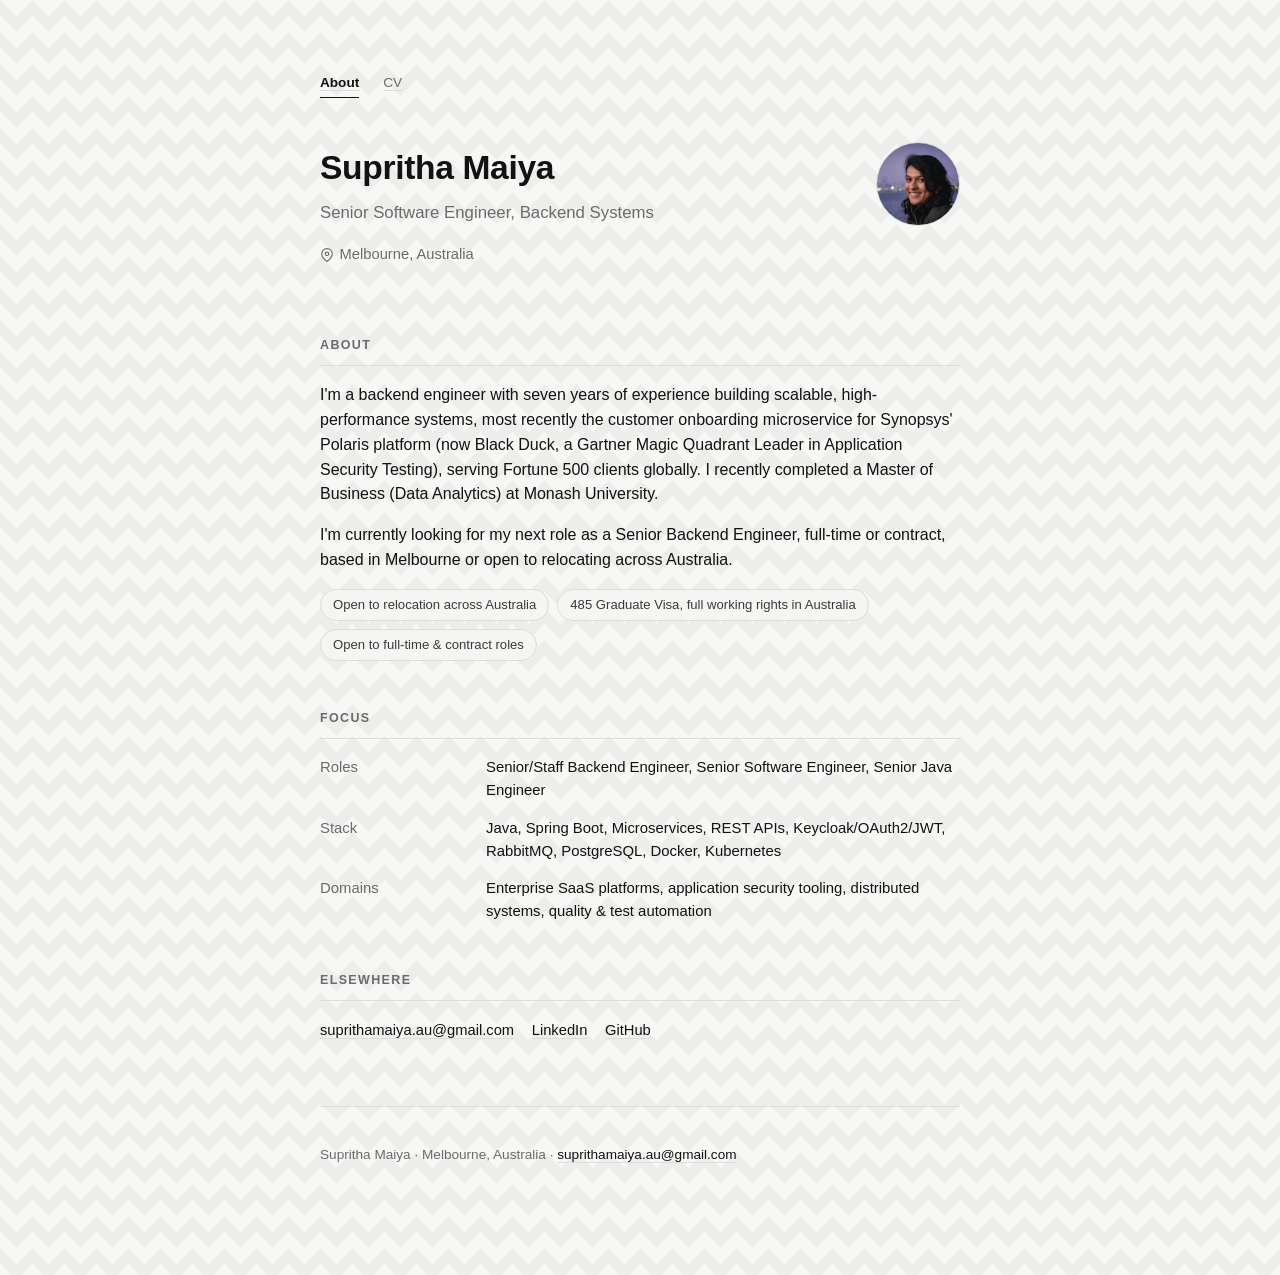
==== commit 65b99ca7: "Add files via upload" ====
--- a/index.html
+++ b/index.html
@@ -5,7 +5,7 @@
 <meta name="viewport" content="width=device-width, initial-scale=1, viewport-fit=cover">
 <title>Supritha Maiya · About</title>
 <meta name="description" content="Supritha Maiya, Senior Software Engineer specializing in backend systems. Melbourne, Australia.">
-<meta name="theme-color" content="#fbfaf8">
+<meta name="theme-color" content="#ededec">
 <link rel="stylesheet" href="style.css">
 </head>
 <body>
@@ -22,8 +22,7 @@
         <h1>Supritha Maiya</h1>
         <p class="role">Senior Software Engineer, Backend Systems</p>
         <div class="meta">
-          <span>Melbourne, Australia</span>
-          <span>Open to relocation across Australia</span>
+          <span class="meta-item"><svg class="icon" viewBox="0 0 24 24" fill="none" stroke="currentColor" stroke-width="2" stroke-linecap="round" stroke-linejoin="round" aria-hidden="true"><path d="M21 10c0 7-9 13-9 13s-9-6-9-13a9 9 0 0 1 18 0Z"/><circle cx="12" cy="10" r="3"/></svg>Melbourne, Australia</span>
         </div>
       </div>
       <img class="portrait" src="./photo.jpg" alt="Supritha Maiya">
@@ -35,6 +34,7 @@
     <p>I'm a backend engineer with seven years of experience building scalable, high-performance systems, most recently the customer onboarding microservice for Synopsys' Polaris platform (now Black Duck, a Gartner Magic Quadrant Leader in Application Security Testing), serving Fortune 500 clients globally. I recently completed a Master of Business (Data Analytics) at Monash University.</p>
     <p>I'm currently looking for my next role as a Senior Backend Engineer, full-time or contract, based in Melbourne or open to relocating across Australia.</p>
     <div class="pills">
+      <span class="pill">Open to relocation across Australia</span>
       <span class="pill">485 Graduate Visa, full working rights in Australia</span>
       <span class="pill">Open to full-time &amp; contract roles</span>
     </div>
--- a/style.css
+++ b/style.css
@@ -1,24 +1,24 @@
 :root{
-  --bg: #fbfaf8;
-  --fg: #1b1a17;
-  --muted: #6b665c;
-  --line: #e4e0d8;
-  --accent: #8a5a2b;
-  --tag-bg: #f1ede4;
-  --tag-fg: #4a4638;
-  --pattern: rgba(27,26,23,0.06);
+  --bg: #ededec;
+  --weave: rgba(255,255,255,0.55);
+  --fg: #121212;
+  --muted: #6b6b6b;
+  --line: #dcdcdb;
+  --accent: #121212;
+  --tag-bg: #f5f5f4;
+  --tag-fg: #3a3a3a;
   --max: 640px;
 }
 @media (prefers-color-scheme: dark){
   :root{
-    --bg: #14130f;
-    --fg: #ece8df;
-    --muted: #a39d8e;
-    --line: #322f28;
-    --accent: #d3a26a;
-    --tag-bg: #221f19;
-    --tag-fg: #cfc9ba;
-    --pattern: rgba(236,232,223,0.055);
+    --bg: #0e0e0e;
+    --weave: rgba(255,255,255,0.035);
+    --fg: #f2f2f2;
+    --muted: #9a9a9a;
+    --line: #2a2a2a;
+    --accent: #f2f2f2;
+    --tag-bg: #1c1c1c;
+    --tag-fg: #cfcfcf;
   }
 }
 *{ box-sizing: border-box; }
@@ -28,9 +28,13 @@
   padding: 4.5rem 1.5rem 6rem;
   background-color: var(--bg);
   background-image:
-    linear-gradient(var(--pattern) 1px, transparent 1px),
-    linear-gradient(90deg, var(--pattern) 1px, transparent 1px);
-  background-size: 26px 26px;
+    linear-gradient(135deg, var(--weave) 25%, transparent 25%),
+    linear-gradient(225deg, var(--weave) 25%, transparent 25%),
+    linear-gradient(45deg, var(--weave) 25%, transparent 25%),
+    linear-gradient(315deg, var(--weave) 25%, transparent 25%);
+  background-position: 16px 0, 16px 0, 0 0, 0 0;
+  background-size: 32px 32px;
+  background-repeat: repeat;
   color: var(--fg);
   font-family: -apple-system, BlinkMacSystemFont, "Segoe UI", Roboto, Helvetica, Arial, sans-serif;
   line-height: 1.55;
@@ -68,6 +72,8 @@
   margin-bottom: 1.1rem;
 }
 .meta span{ white-space: nowrap; }
+.meta-item{ display: inline-flex; align-items: center; gap: 0.35rem; }
+.meta-item .icon{ width: 14px; height: 14px; flex: 0 0 auto; }
 .links{
   display: flex;
   flex-wrap: wrap;
@@ -209,7 +215,7 @@
 }
 
 @media print{
-  body{ padding: 0.5in; background-image: none; }
+  body{ padding: 0.5in; background-image: none; background-color: #ffffff; }
   a{ color: var(--fg); text-decoration: none; }
   .tabs{ display: none; }
 }
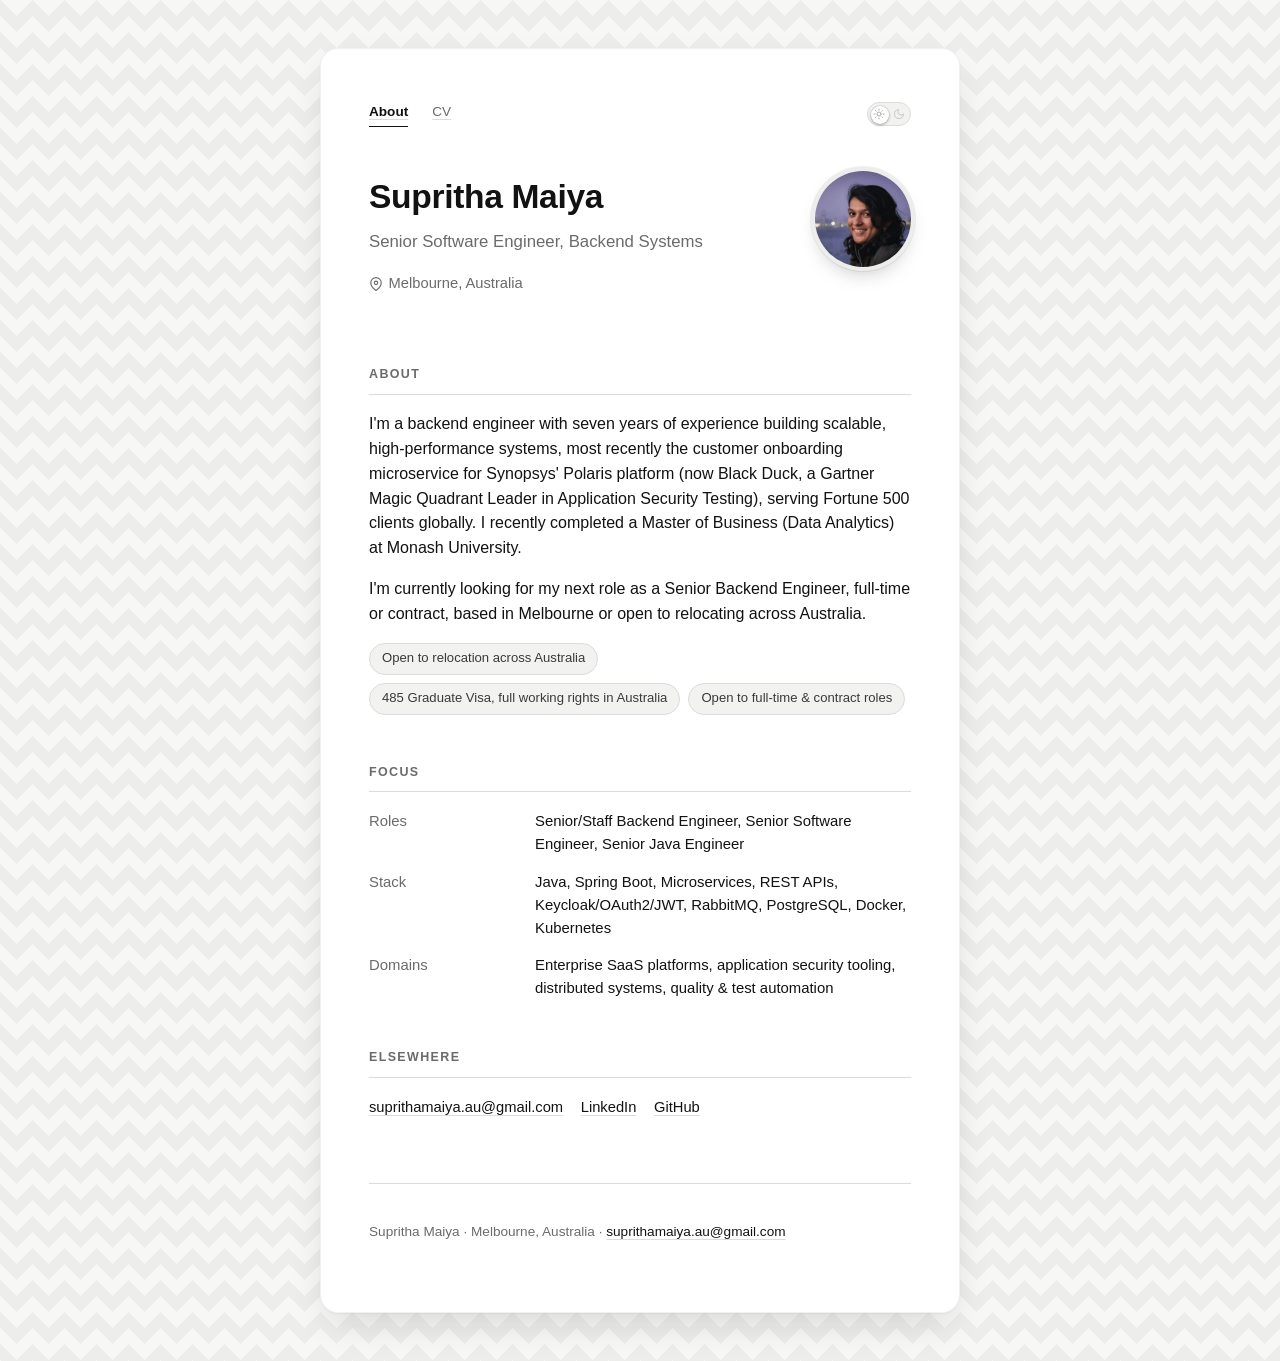
==== commit ccd61698: "Add files via upload" ====
--- a/index.html
+++ b/index.html
@@ -6,14 +6,31 @@
 <title>Supritha Maiya · About</title>
 <meta name="description" content="Supritha Maiya, Senior Software Engineer specializing in backend systems. Melbourne, Australia.">
 <meta name="theme-color" content="#ededec">
+<script>
+(function(){
+  try{
+    var t = localStorage.getItem('theme-preference');
+    if(t === 'light' || t === 'dark'){ document.documentElement.setAttribute('data-theme', t); }
+  }catch(e){}
+})();
+</script>
 <link rel="stylesheet" href="style.css">
 </head>
 <body>
 <main>
 
   <nav class="tabs">
-    <a href="./index.html" class="current">About</a>
-    <a href="./cv.html">CV</a>
+    <div class="tabs-links">
+      <a href="./index.html" class="current">About</a>
+      <a href="./cv.html">CV</a>
+    </div>
+    <button id="theme-toggle" class="theme-toggle" aria-label="Toggle color theme" aria-pressed="false">
+      <span class="theme-toggle__track">
+        <svg class="theme-toggle__icon theme-toggle__icon--sun" viewBox="0 0 24 24" fill="none" stroke="currentColor" stroke-width="2" stroke-linecap="round" stroke-linejoin="round" aria-hidden="true"><circle cx="12" cy="12" r="4"/><path d="M12 2v2M12 20v2M4.93 4.93l1.41 1.41M17.66 17.66l1.41 1.41M2 12h2M20 12h2M4.93 19.07l1.41-1.41M17.66 6.34l1.41-1.41"/></svg>
+        <svg class="theme-toggle__icon theme-toggle__icon--moon" viewBox="0 0 24 24" fill="none" stroke="currentColor" stroke-width="2" stroke-linecap="round" stroke-linejoin="round" aria-hidden="true"><path d="M21 12.79A9 9 0 1 1 11.21 3 7 7 0 0 0 21 12.79Z"/></svg>
+        <span class="theme-toggle__knob"></span>
+      </span>
+    </button>
   </nav>
 
   <header class="hero">
@@ -72,5 +89,31 @@
   </footer>
 
 </main>
+<script>
+document.addEventListener('DOMContentLoaded', function () {
+  var root = document.documentElement;
+  var btn = document.getElementById('theme-toggle');
+  if (!btn) return;
+
+  function isDark() {
+    var attr = root.getAttribute('data-theme');
+    if (attr) return attr === 'dark';
+    return window.matchMedia && window.matchMedia('(prefers-color-scheme: dark)').matches;
+  }
+
+  function sync() {
+    btn.setAttribute('aria-pressed', String(isDark()));
+  }
+
+  sync();
+
+  btn.addEventListener('click', function () {
+    var next = isDark() ? 'light' : 'dark';
+    root.setAttribute('data-theme', next);
+    try { localStorage.setItem('theme-preference', next); } catch (e) {}
+    sync();
+  });
+});
+</script>
 </body>
 </html>
--- a/style.css
+++ b/style.css
@@ -1,31 +1,50 @@
 :root{
   --bg: #ededec;
   --weave: rgba(255,255,255,0.55);
+  --surface: #ffffff;
+  --shadow: 0 1px 2px rgba(20,20,18,0.04), 0 16px 40px -12px rgba(20,20,18,0.16);
+  --card-line: rgba(20,20,18,0.06);
   --fg: #121212;
   --muted: #6b6b6b;
   --line: #dcdcdb;
   --accent: #121212;
-  --tag-bg: #f5f5f4;
+  --tag-bg: #f2f2f1;
   --tag-fg: #3a3a3a;
   --max: 640px;
 }
 @media (prefers-color-scheme: dark){
-  :root{
+  :root:not([data-theme="light"]){
     --bg: #0e0e0e;
     --weave: rgba(255,255,255,0.035);
+    --surface: #171717;
+    --shadow: 0 1px 2px rgba(0,0,0,0.3), 0 16px 40px -12px rgba(0,0,0,0.55);
+    --card-line: rgba(255,255,255,0.06);
     --fg: #f2f2f2;
     --muted: #9a9a9a;
     --line: #2a2a2a;
     --accent: #f2f2f2;
-    --tag-bg: #1c1c1c;
+    --tag-bg: #1f1f1f;
     --tag-fg: #cfcfcf;
   }
+}
+:root[data-theme="dark"]{
+  --bg: #0e0e0e;
+  --weave: rgba(255,255,255,0.035);
+  --surface: #171717;
+  --shadow: 0 1px 2px rgba(0,0,0,0.3), 0 16px 40px -12px rgba(0,0,0,0.55);
+  --card-line: rgba(255,255,255,0.06);
+  --fg: #f2f2f2;
+  --muted: #9a9a9a;
+  --line: #2a2a2a;
+  --accent: #f2f2f2;
+  --tag-bg: #1f1f1f;
+  --tag-fg: #cfcfcf;
 }
 *{ box-sizing: border-box; }
 html{ -webkit-text-size-adjust: 100%; }
 body{
   margin: 0;
-  padding: 4.5rem 1.5rem 6rem;
+  padding: 3rem 1.25rem;
   background-color: var(--bg);
   background-image:
     linear-gradient(135deg, var(--weave) 25%, transparent 25%),
@@ -40,20 +59,81 @@
   line-height: 1.55;
   -webkit-font-smoothing: antialiased;
 }
-main{ max-width: var(--max); margin: 0 auto; }
+main{
+  max-width: var(--max);
+  margin: 0 auto;
+  background: var(--surface);
+  border: 1px solid var(--card-line);
+  border-radius: 18px;
+  box-shadow: var(--shadow);
+  padding: 3.25rem 3rem 3.5rem;
+}
+@media (max-width: 560px){
+  main{ padding: 2.25rem 1.5rem 2.75rem; border-radius: 14px; }
+}
 
 .tabs{
   display: flex;
+  align-items: center;
+  justify-content: space-between;
   gap: 1.5rem;
   font-size: 0.85rem;
   margin-bottom: 2.75rem;
 }
+.tabs-links{ display: flex; gap: 1.5rem; }
 .tabs a{ color: var(--muted); padding-bottom: 0.25rem; }
 .tabs a.current{
   color: var(--fg);
   font-weight: 600;
   border-bottom: 1px solid var(--fg);
 }
+
+.theme-toggle{
+  flex: 0 0 auto;
+  position: relative;
+  width: 44px;
+  height: 24px;
+  padding: 0;
+  border: none;
+  background: none;
+  cursor: pointer;
+  -webkit-tap-highlight-color: transparent;
+}
+.theme-toggle__track{
+  position: absolute;
+  inset: 0;
+  display: flex;
+  align-items: center;
+  justify-content: space-between;
+  padding: 0 5px;
+  background: var(--tag-bg);
+  border: 1px solid var(--line);
+  border-radius: 999px;
+  transition: background 0.25s ease, border-color 0.25s ease;
+}
+.theme-toggle__icon{
+  position: relative;
+  z-index: 1;
+  width: 12px;
+  height: 12px;
+  color: var(--muted);
+  opacity: 0.55;
+  transition: opacity 0.25s ease;
+}
+.theme-toggle[aria-pressed="true"] .theme-toggle__icon--sun{ opacity: 0.3; }
+.theme-toggle[aria-pressed="false"] .theme-toggle__icon--moon{ opacity: 0.3; }
+.theme-toggle__knob{
+  position: absolute;
+  top: 3px;
+  left: 3px;
+  width: 18px;
+  height: 18px;
+  border-radius: 50%;
+  background: var(--surface);
+  box-shadow: 0 1px 3px rgba(0,0,0,0.3), 0 0 0 1px var(--card-line);
+  transition: transform 0.3s cubic-bezier(0.22,0.61,0.36,1);
+}
+.theme-toggle[aria-pressed="true"] .theme-toggle__knob{ transform: translateX(20px); }
 
 header.hero{ margin-bottom: 3.25rem; }
 h1{
@@ -102,12 +182,12 @@
 .hero-text{ flex: 1 1 auto; min-width: 0; }
 .portrait{
   flex: 0 0 auto;
-  width: 84px;
-  height: 84px;
+  width: 96px;
+  height: 96px;
   border-radius: 50%;
   object-fit: cover;
-  border: 1px solid var(--line);
   background: var(--tag-bg);
+  box-shadow: 0 0 0 4px var(--bg), 0 0 0 5px var(--card-line), 0 10px 22px -8px rgba(20,20,18,0.35);
 }
 @media (max-width: 480px){
   .hero-inner{ flex-direction: column-reverse; }
@@ -216,6 +296,8 @@
 
 @media print{
   body{ padding: 0.5in; background-image: none; background-color: #ffffff; }
+  main{ box-shadow: none; border: none; border-radius: 0; padding: 0; }
   a{ color: var(--fg); text-decoration: none; }
   .tabs{ display: none; }
-}
+  .theme-toggle{ display: none; }
+}
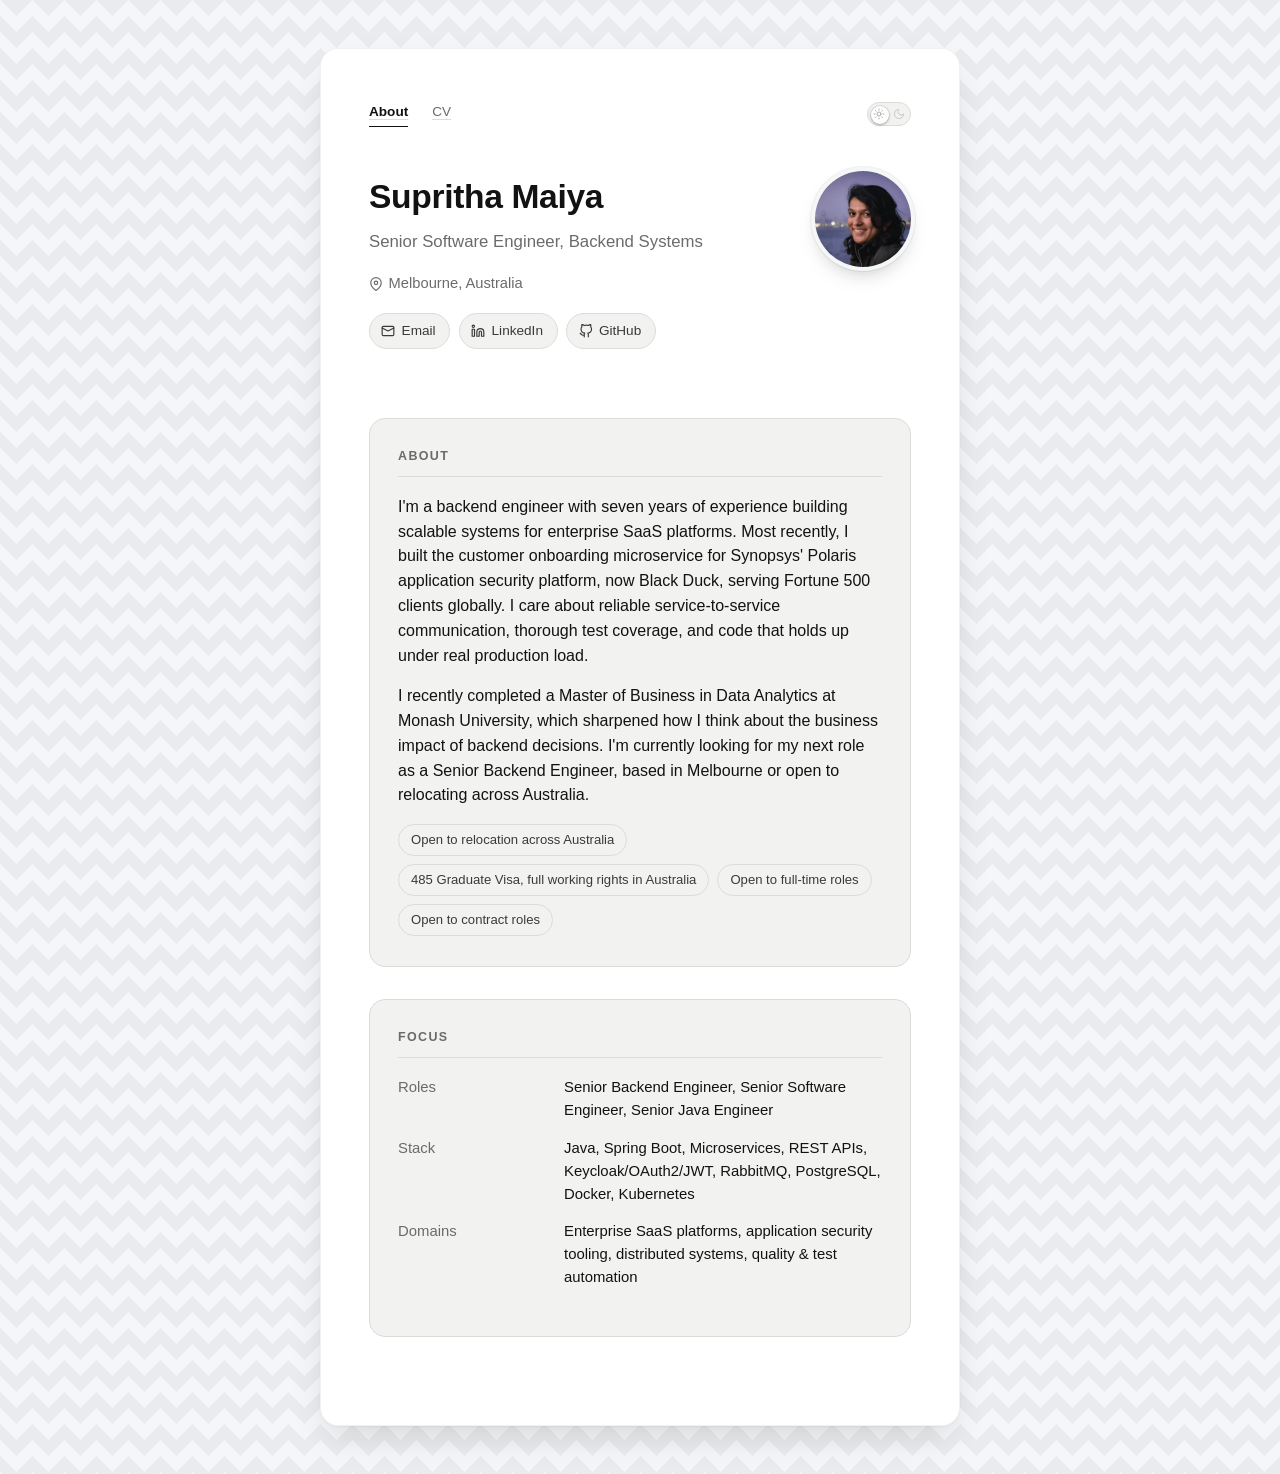
==== commit 35083264: "Add files via upload" ====
--- a/index.html
+++ b/index.html
@@ -41,28 +41,34 @@
         <div class="meta">
           <span class="meta-item"><svg class="icon" viewBox="0 0 24 24" fill="none" stroke="currentColor" stroke-width="2" stroke-linecap="round" stroke-linejoin="round" aria-hidden="true"><path d="M21 10c0 7-9 13-9 13s-9-6-9-13a9 9 0 0 1 18 0Z"/><circle cx="12" cy="10" r="3"/></svg>Melbourne, Australia</span>
         </div>
+        <div class="contact-buttons">
+          <a class="contact-btn" href="mailto:suprithamaiya.au@gmail.com"><svg class="icon" viewBox="0 0 24 24" fill="none" stroke="currentColor" stroke-width="2" stroke-linecap="round" stroke-linejoin="round" aria-hidden="true"><rect x="2" y="4" width="20" height="16" rx="2"/><path d="m22 7-10 5L2 7"/></svg>Email</a>
+          <a class="contact-btn" href="https://www.linkedin.com/in/supritha-maiya" target="_blank" rel="noopener"><svg class="icon" viewBox="0 0 24 24" fill="none" stroke="currentColor" stroke-width="2" stroke-linecap="round" stroke-linejoin="round" aria-hidden="true"><path d="M16 8a6 6 0 0 1 6 6v7h-4v-7a2 2 0 0 0-2-2 2 2 0 0 0-2 2v7h-4v-7a6 6 0 0 1 6-6Z"/><rect x="2" y="9" width="4" height="12"/><circle cx="4" cy="4" r="2"/></svg>LinkedIn</a>
+          <a class="contact-btn" href="https://github.com/suprithamaiya" target="_blank" rel="noopener"><svg class="icon" viewBox="0 0 24 24" fill="none" stroke="currentColor" stroke-width="2" stroke-linecap="round" stroke-linejoin="round" aria-hidden="true"><path d="M9 19c-5 1.5-5-2.5-7-3m14 6v-3.87a3.37 3.37 0 0 0-.94-2.61c3.14-.35 6.44-1.54 6.44-7A5.44 5.44 0 0 0 20 4.77 5.07 5.07 0 0 0 19.91 1S18.73.65 16 2.48a13.38 13.38 0 0 0-7 0C6.27.65 5.09 1 5.09 1A5.07 5.07 0 0 0 5 4.77a5.44 5.44 0 0 0-1.5 3.78c0 5.42 3.3 6.61 6.44 7A3.37 3.37 0 0 0 9 18.13V22"/></svg>GitHub</a>
+        </div>
       </div>
       <img class="portrait" src="./photo.jpg" alt="Supritha Maiya">
     </div>
   </header>
 
-  <section id="about">
+  <section id="about" class="card-section">
     <h2>About</h2>
-    <p>I'm a backend engineer with seven years of experience building scalable, high-performance systems, most recently the customer onboarding microservice for Synopsys' Polaris platform (now Black Duck, a Gartner Magic Quadrant Leader in Application Security Testing), serving Fortune 500 clients globally. I recently completed a Master of Business (Data Analytics) at Monash University.</p>
-    <p>I'm currently looking for my next role as a Senior Backend Engineer, full-time or contract, based in Melbourne or open to relocating across Australia.</p>
+    <p>I'm a backend engineer with seven years of experience building scalable systems for enterprise SaaS platforms. Most recently, I built the customer onboarding microservice for Synopsys' Polaris application security platform, now Black Duck, serving Fortune 500 clients globally. I care about reliable service-to-service communication, thorough test coverage, and code that holds up under real production load.</p>
+    <p>I recently completed a Master of Business in Data Analytics at Monash University, which sharpened how I think about the business impact of backend decisions. I'm currently looking for my next role as a Senior Backend Engineer, based in Melbourne or open to relocating across Australia.</p>
     <div class="pills">
       <span class="pill">Open to relocation across Australia</span>
       <span class="pill">485 Graduate Visa, full working rights in Australia</span>
-      <span class="pill">Open to full-time &amp; contract roles</span>
+      <span class="pill">Open to full-time roles</span>
+      <span class="pill">Open to contract roles</span>
     </div>
   </section>
 
-  <section id="focus">
+  <section id="focus" class="card-section">
     <h2>Focus</h2>
     <dl class="skills-grid">
       <div class="skill-row">
         <dt>Roles</dt>
-        <dd>Senior/Staff Backend Engineer, Senior Software Engineer, Senior Java Engineer</dd>
+        <dd>Senior Backend Engineer, Senior Software Engineer, Senior Java Engineer</dd>
       </div>
       <div class="skill-row">
         <dt>Stack</dt>
@@ -74,19 +80,6 @@
       </div>
     </dl>
   </section>
-
-  <section id="social">
-    <h2>Elsewhere</h2>
-    <div class="links">
-      <a href="mailto:suprithamaiya.au@gmail.com">suprithamaiya.au@gmail.com</a>
-      <a href="https://www.linkedin.com/in/supritha-maiya" target="_blank" rel="noopener">LinkedIn</a>
-      <a href="https://github.com/suprithamaiya" target="_blank" rel="noopener">GitHub</a>
-    </div>
-  </section>
-
-  <footer>
-    <p>Supritha Maiya · Melbourne, Australia · <a href="mailto:suprithamaiya.au@gmail.com">suprithamaiya.au@gmail.com</a></p>
-  </footer>
 
 </main>
 <script>
--- a/style.css
+++ b/style.css
@@ -1,8 +1,9 @@
 :root{
-  --bg: #ededec;
-  --weave: rgba(255,255,255,0.55);
+  --bg: #f4f6f8;
+  --weave: rgba(30,41,59,0.05);
   --surface: #ffffff;
   --shadow: 0 1px 2px rgba(20,20,18,0.04), 0 16px 40px -12px rgba(20,20,18,0.16);
+  --hover-shadow: 0 12px 28px -12px rgba(20,20,18,0.22);
   --card-line: rgba(20,20,18,0.06);
   --fg: #121212;
   --muted: #6b6b6b;
@@ -14,30 +15,32 @@
 }
 @media (prefers-color-scheme: dark){
   :root:not([data-theme="light"]){
-    --bg: #0e0e0e;
-    --weave: rgba(255,255,255,0.035);
-    --surface: #171717;
+    --bg: #0a0e1a;
+    --weave: rgba(96,150,255,0.07);
+    --surface: #12172a;
     --shadow: 0 1px 2px rgba(0,0,0,0.3), 0 16px 40px -12px rgba(0,0,0,0.55);
-    --card-line: rgba(255,255,255,0.06);
+    --hover-shadow: 0 12px 28px -12px rgba(0,0,0,0.5);
+    --card-line: rgba(255,255,255,0.07);
     --fg: #f2f2f2;
-    --muted: #9a9a9a;
-    --line: #2a2a2a;
+    --muted: #9aa3b5;
+    --line: #262d42;
     --accent: #f2f2f2;
-    --tag-bg: #1f1f1f;
+    --tag-bg: #1a2036;
     --tag-fg: #cfcfcf;
   }
 }
 :root[data-theme="dark"]{
-  --bg: #0e0e0e;
-  --weave: rgba(255,255,255,0.035);
-  --surface: #171717;
+  --bg: #0a0e1a;
+  --weave: rgba(96,150,255,0.07);
+  --surface: #12172a;
   --shadow: 0 1px 2px rgba(0,0,0,0.3), 0 16px 40px -12px rgba(0,0,0,0.55);
-  --card-line: rgba(255,255,255,0.06);
+  --hover-shadow: 0 12px 28px -12px rgba(0,0,0,0.5);
+  --card-line: rgba(255,255,255,0.07);
   --fg: #f2f2f2;
-  --muted: #9a9a9a;
-  --line: #2a2a2a;
+  --muted: #9aa3b5;
+  --line: #262d42;
   --accent: #f2f2f2;
-  --tag-bg: #1f1f1f;
+  --tag-bg: #1a2036;
   --tag-fg: #cfcfcf;
 }
 *{ box-sizing: border-box; }
@@ -154,12 +157,31 @@
 .meta span{ white-space: nowrap; }
 .meta-item{ display: inline-flex; align-items: center; gap: 0.35rem; }
 .meta-item .icon{ width: 14px; height: 14px; flex: 0 0 auto; }
-.links{
-  display: flex;
-  flex-wrap: wrap;
-  gap: 0.35rem 1.1rem;
-  font-size: 0.92rem;
+.contact-buttons{
+  display: flex;
+  flex-wrap: wrap;
+  gap: 0.55rem;
   margin-bottom: 1.1rem;
+}
+.contact-btn{
+  display: inline-flex;
+  align-items: center;
+  gap: 0.4rem;
+  font-size: 0.85rem;
+  color: var(--tag-fg);
+  background: var(--tag-bg);
+  border: 1px solid var(--line);
+  border-radius: 999px;
+  padding: 0.4rem 0.85rem 0.4rem 0.7rem;
+  text-decoration: none;
+  transition: border-color 0.2s ease, color 0.2s ease, transform 0.2s ease;
+}
+.contact-btn .icon{ width: 14px; height: 14px; flex: 0 0 auto; }
+.contact-btn:hover{
+  color: var(--fg);
+  border-color: var(--accent);
+  text-decoration: none;
+  transform: translateY(-1px);
 }
 a{ color: var(--fg); text-decoration-color: var(--line); text-underline-offset: 3px; }
 a:hover{ color: var(--accent); text-decoration-color: var(--accent); }
@@ -216,7 +238,7 @@
   margin-top: 0.15rem;
 }
 
-section{ margin-bottom: 3rem; }
+section{ margin-bottom: 2rem; }
 h2{
   font-size: 0.78rem;
   font-weight: 700;
@@ -227,6 +249,35 @@
   padding-bottom: 0.6rem;
   border-bottom: 1px solid var(--line);
 }
+
+.card-section{
+  background: var(--tag-bg);
+  border: 1px solid var(--line);
+  border-radius: 16px;
+  padding: 1.75rem 1.75rem 1.9rem;
+  transition: transform 0.22s ease, box-shadow 0.22s ease, border-color 0.22s ease;
+}
+.card-section:hover{
+  transform: translateY(-3px);
+  box-shadow: var(--hover-shadow);
+  border-color: var(--accent);
+}
+.card-section h2{ border-bottom-color: var(--line); }
+
+#experience .entry{
+  background: var(--tag-bg);
+  border: 1px solid var(--line);
+  border-radius: 14px;
+  padding: 1.5rem 1.5rem 1.6rem;
+  margin-bottom: 1.25rem;
+  transition: transform 0.22s ease, box-shadow 0.22s ease, border-color 0.22s ease;
+}
+#experience .entry:hover{
+  transform: translateY(-3px);
+  box-shadow: var(--hover-shadow);
+  border-color: var(--accent);
+}
+#experience .entry:last-child{ margin-bottom: 0; }
 
 .entry{ margin-bottom: 1.9rem; }
 .entry:last-child{ margin-bottom: 0; }
@@ -286,14 +337,6 @@
   margin-bottom: 2.5rem;
 }
 
-footer{
-  margin-top: 4rem;
-  padding-top: 1.5rem;
-  border-top: 1px solid var(--line);
-  font-size: 0.85rem;
-  color: var(--muted);
-}
-
 @media print{
   body{ padding: 0.5in; background-image: none; background-color: #ffffff; }
   main{ box-shadow: none; border: none; border-radius: 0; padding: 0; }
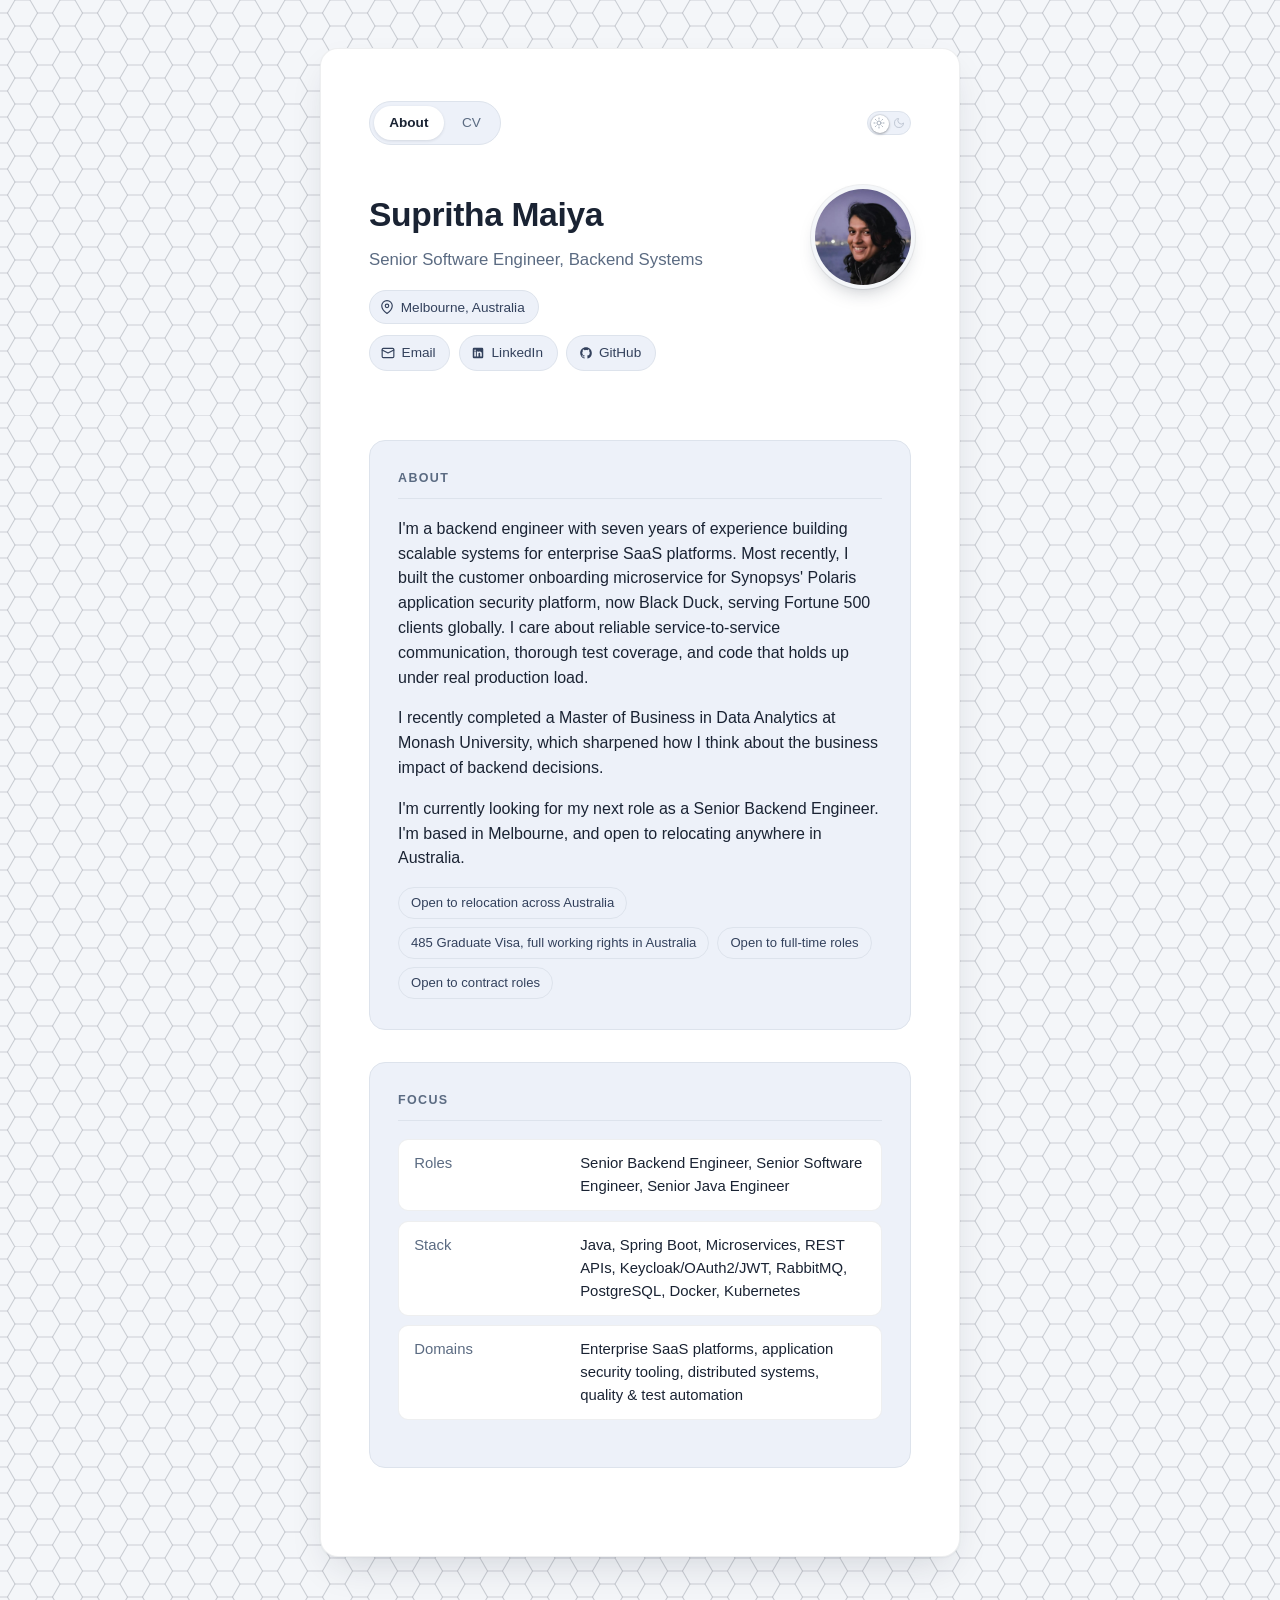
==== commit d5ef2e7f: "Add files via upload" ====
--- a/index.html
+++ b/index.html
@@ -5,7 +5,17 @@
 <meta name="viewport" content="width=device-width, initial-scale=1, viewport-fit=cover">
 <title>Supritha Maiya · About</title>
 <meta name="description" content="Supritha Maiya, Senior Software Engineer specializing in backend systems. Melbourne, Australia.">
-<meta name="theme-color" content="#ededec">
+<meta name="theme-color" content="#f4f6f9">
+<link rel="icon" href="data:image/svg+xml,%3Csvg xmlns='http://www.w3.org/2000/svg' viewBox='0 0 32 32'%3E%3Crect width='32' height='32' rx='8' fill='%232f5fd6'/%3E%3Ctext x='16' y='23' font-family='Arial, Helvetica, sans-serif' font-size='18' font-weight='700' fill='%23ffffff' text-anchor='middle'%3ES%3C/text%3E%3C/svg%3E">
+<meta property="og:type" content="website">
+<meta property="og:title" content="Supritha Maiya · Senior Software Engineer, Backend Systems">
+<meta property="og:description" content="Senior backend engineer specializing in Java, Spring Boot, and microservices. Melbourne, Australia.">
+<meta property="og:url" content="https://suprithamaiya.github.io/">
+<meta property="og:image" content="https://suprithamaiya.github.io/photo.jpg">
+<meta name="twitter:card" content="summary">
+<meta name="twitter:title" content="Supritha Maiya · Senior Software Engineer, Backend Systems">
+<meta name="twitter:description" content="Senior backend engineer specializing in Java, Spring Boot, and microservices. Melbourne, Australia.">
+<meta name="twitter:image" content="https://suprithamaiya.github.io/photo.jpg">
 <script>
 (function(){
   try{
@@ -43,8 +53,8 @@
         </div>
         <div class="contact-buttons">
           <a class="contact-btn" href="mailto:suprithamaiya.au@gmail.com"><svg class="icon" viewBox="0 0 24 24" fill="none" stroke="currentColor" stroke-width="2" stroke-linecap="round" stroke-linejoin="round" aria-hidden="true"><rect x="2" y="4" width="20" height="16" rx="2"/><path d="m22 7-10 5L2 7"/></svg>Email</a>
-          <a class="contact-btn" href="https://www.linkedin.com/in/supritha-maiya" target="_blank" rel="noopener"><svg class="icon" viewBox="0 0 24 24" fill="none" stroke="currentColor" stroke-width="2" stroke-linecap="round" stroke-linejoin="round" aria-hidden="true"><path d="M16 8a6 6 0 0 1 6 6v7h-4v-7a2 2 0 0 0-2-2 2 2 0 0 0-2 2v7h-4v-7a6 6 0 0 1 6-6Z"/><rect x="2" y="9" width="4" height="12"/><circle cx="4" cy="4" r="2"/></svg>LinkedIn</a>
-          <a class="contact-btn" href="https://github.com/suprithamaiya" target="_blank" rel="noopener"><svg class="icon" viewBox="0 0 24 24" fill="none" stroke="currentColor" stroke-width="2" stroke-linecap="round" stroke-linejoin="round" aria-hidden="true"><path d="M9 19c-5 1.5-5-2.5-7-3m14 6v-3.87a3.37 3.37 0 0 0-.94-2.61c3.14-.35 6.44-1.54 6.44-7A5.44 5.44 0 0 0 20 4.77 5.07 5.07 0 0 0 19.91 1S18.73.65 16 2.48a13.38 13.38 0 0 0-7 0C6.27.65 5.09 1 5.09 1A5.07 5.07 0 0 0 5 4.77a5.44 5.44 0 0 0-1.5 3.78c0 5.42 3.3 6.61 6.44 7A3.37 3.37 0 0 0 9 18.13V22"/></svg>GitHub</a>
+          <a class="contact-btn" href="https://www.linkedin.com/in/supritha-maiya" target="_blank" rel="noopener"><svg class="icon" viewBox="0 0 24 24" fill="currentColor" aria-hidden="true"><path d="M19 3a2 2 0 0 1 2 2v14a2 2 0 0 1-2 2H5a2 2 0 0 1-2-2V5a2 2 0 0 1 2-2h14zM8.34 18v-8.4H5.67V18h2.67zM7 8.48c.86 0 1.4-.57 1.4-1.28-.02-.73-.54-1.28-1.38-1.28-.84 0-1.4.55-1.4 1.28 0 .71.54 1.28 1.36 1.28H7zM18.5 18v-4.8c0-2.57-1.37-3.77-3.2-3.77-1.48 0-2.14.82-2.5 1.39V9.6H10.1c.04.78 0 8.4 0 8.4h2.7v-4.69c0-.25.02-.5.1-.68.2-.5.67-1.03 1.45-1.03 1.02 0 1.43.78 1.43 1.92V18h2.72z"/></svg>LinkedIn</a>
+          <a class="contact-btn" href="https://github.com/suprithamaiya" target="_blank" rel="noopener"><svg class="icon" viewBox="0 0 24 24" fill="currentColor" aria-hidden="true"><path fill-rule="evenodd" clip-rule="evenodd" d="M12 2C6.477 2 2 6.484 2 12.017c0 4.425 2.865 8.18 6.839 9.504.5.092.682-.217.682-.483 0-.237-.008-.868-.013-1.703-2.782.605-3.369-1.343-3.369-1.343-.454-1.158-1.11-1.466-1.11-1.466-.908-.62.069-.608.069-.608 1.003.07 1.531 1.032 1.531 1.032.892 1.53 2.341 1.088 2.91.833.092-.647.35-1.088.636-1.339-2.221-.253-4.555-1.113-4.555-4.951 0-1.093.39-1.988 1.029-2.688-.103-.253-.446-1.272.098-2.65 0 0 .84-.269 2.75 1.026A9.564 9.564 0 0 1 12 6.844c.85.004 1.705.115 2.504.337 1.909-1.295 2.747-1.026 2.747-1.026.546 1.378.203 2.397.1 2.65.64.7 1.028 1.595 1.028 2.688 0 3.848-2.338 4.695-4.566 4.943.359.309.678.919.678 1.852 0 1.336-.012 2.415-.012 2.743 0 .268.18.58.688.482A10.02 10.02 0 0 0 22 12.017C22 6.484 17.522 2 12 2Z"/></svg>GitHub</a>
         </div>
       </div>
       <img class="portrait" src="./photo.jpg" alt="Supritha Maiya">
@@ -54,7 +64,8 @@
   <section id="about" class="card-section">
     <h2>About</h2>
     <p>I'm a backend engineer with seven years of experience building scalable systems for enterprise SaaS platforms. Most recently, I built the customer onboarding microservice for Synopsys' Polaris application security platform, now Black Duck, serving Fortune 500 clients globally. I care about reliable service-to-service communication, thorough test coverage, and code that holds up under real production load.</p>
-    <p>I recently completed a Master of Business in Data Analytics at Monash University, which sharpened how I think about the business impact of backend decisions. I'm currently looking for my next role as a Senior Backend Engineer, based in Melbourne or open to relocating across Australia.</p>
+    <p>I recently completed a Master of Business in Data Analytics at Monash University, which sharpened how I think about the business impact of backend decisions.</p>
+    <p>I'm currently looking for my next role as a Senior Backend Engineer. I'm based in Melbourne, and open to relocating anywhere in Australia.</p>
     <div class="pills">
       <span class="pill">Open to relocation across Australia</span>
       <span class="pill">485 Graduate Visa, full working rights in Australia</span>
--- a/style.css
+++ b/style.css
@@ -1,47 +1,47 @@
 :root{
-  --bg: #f4f6f8;
-  --weave: rgba(30,41,59,0.05);
+  --bg: #f4f6f9;
+  --pattern-image: url("[data-uri]");
   --surface: #ffffff;
-  --shadow: 0 1px 2px rgba(20,20,18,0.04), 0 16px 40px -12px rgba(20,20,18,0.16);
-  --hover-shadow: 0 12px 28px -12px rgba(20,20,18,0.22);
-  --card-line: rgba(20,20,18,0.06);
-  --fg: #121212;
-  --muted: #6b6b6b;
-  --line: #dcdcdb;
-  --accent: #121212;
-  --tag-bg: #f2f2f1;
-  --tag-fg: #3a3a3a;
+  --shadow: 0 1px 2px rgba(23,32,50,0.05), 0 16px 40px -12px rgba(23,32,50,0.16);
+  --hover-shadow: 0 12px 28px -12px rgba(23,32,50,0.22);
+  --card-line: rgba(23,32,50,0.07);
+  --fg: #1a2333;
+  --muted: #5b6b82;
+  --line: #dde3ec;
+  --accent: #2f5fd6;
+  --tag-bg: #edf1f9;
+  --tag-fg: #33415c;
   --max: 640px;
 }
 @media (prefers-color-scheme: dark){
   :root:not([data-theme="light"]){
     --bg: #0a0e1a;
-    --weave: rgba(96,150,255,0.07);
-    --surface: #12172a;
+    --pattern-image: url("[data-uri]");
+    --surface: #121a2e;
     --shadow: 0 1px 2px rgba(0,0,0,0.3), 0 16px 40px -12px rgba(0,0,0,0.55);
     --hover-shadow: 0 12px 28px -12px rgba(0,0,0,0.5);
     --card-line: rgba(255,255,255,0.07);
-    --fg: #f2f2f2;
-    --muted: #9aa3b5;
-    --line: #262d42;
-    --accent: #f2f2f2;
-    --tag-bg: #1a2036;
-    --tag-fg: #cfcfcf;
+    --fg: #eef2f8;
+    --muted: #8b96ad;
+    --line: #29314a;
+    --accent: #6d93ff;
+    --tag-bg: #1a2138;
+    --tag-fg: #cbd5e6;
   }
 }
 :root[data-theme="dark"]{
   --bg: #0a0e1a;
-  --weave: rgba(96,150,255,0.07);
-  --surface: #12172a;
+  --pattern-image: url("[data-uri]");
+  --surface: #121a2e;
   --shadow: 0 1px 2px rgba(0,0,0,0.3), 0 16px 40px -12px rgba(0,0,0,0.55);
   --hover-shadow: 0 12px 28px -12px rgba(0,0,0,0.5);
   --card-line: rgba(255,255,255,0.07);
-  --fg: #f2f2f2;
-  --muted: #9aa3b5;
-  --line: #262d42;
-  --accent: #f2f2f2;
-  --tag-bg: #1a2036;
-  --tag-fg: #cfcfcf;
+  --fg: #eef2f8;
+  --muted: #8b96ad;
+  --line: #29314a;
+  --accent: #6d93ff;
+  --tag-bg: #1a2138;
+  --tag-fg: #cbd5e6;
 }
 *{ box-sizing: border-box; }
 html{ -webkit-text-size-adjust: 100%; }
@@ -49,13 +49,7 @@
   margin: 0;
   padding: 3rem 1.25rem;
   background-color: var(--bg);
-  background-image:
-    linear-gradient(135deg, var(--weave) 25%, transparent 25%),
-    linear-gradient(225deg, var(--weave) 25%, transparent 25%),
-    linear-gradient(45deg, var(--weave) 25%, transparent 25%),
-    linear-gradient(315deg, var(--weave) 25%, transparent 25%);
-  background-position: 16px 0, 16px 0, 0 0, 0 0;
-  background-size: 32px 32px;
+  background-image: var(--pattern-image);
   background-repeat: repeat;
   color: var(--fg);
   font-family: -apple-system, BlinkMacSystemFont, "Segoe UI", Roboto, Helvetica, Arial, sans-serif;
@@ -83,12 +77,27 @@
   font-size: 0.85rem;
   margin-bottom: 2.75rem;
 }
-.tabs-links{ display: flex; gap: 1.5rem; }
-.tabs a{ color: var(--muted); padding-bottom: 0.25rem; }
+.tabs-links{
+  display: flex;
+  gap: 0.2rem;
+  background: var(--tag-bg);
+  border: 1px solid var(--line);
+  border-radius: 999px;
+  padding: 0.25rem;
+}
+.tabs a{
+  color: var(--muted);
+  padding: 0.4rem 0.95rem;
+  border-radius: 999px;
+  transition: background 0.2s ease, color 0.2s ease;
+  text-decoration: none;
+}
+.tabs a:hover{ color: var(--fg); }
 .tabs a.current{
   color: var(--fg);
   font-weight: 600;
-  border-bottom: 1px solid var(--fg);
+  background: var(--surface);
+  box-shadow: 0 1px 3px rgba(23,32,50,0.12);
 }
 
 .theme-toggle{
@@ -123,6 +132,7 @@
   opacity: 0.55;
   transition: opacity 0.25s ease;
 }
+.theme-toggle:hover .theme-toggle__track{ border-color: var(--accent); }
 .theme-toggle[aria-pressed="true"] .theme-toggle__icon--sun{ opacity: 0.3; }
 .theme-toggle[aria-pressed="false"] .theme-toggle__icon--moon{ opacity: 0.3; }
 .theme-toggle__knob{
@@ -149,13 +159,21 @@
 .meta{
   display: flex;
   flex-wrap: wrap;
-  gap: 0.35rem 0.9rem;
-  font-size: 0.92rem;
-  color: var(--muted);
-  margin-bottom: 1.1rem;
+  gap: 0.5rem;
+  font-size: 0.85rem;
+  margin-bottom: 0.65rem;
 }
 .meta span{ white-space: nowrap; }
-.meta-item{ display: inline-flex; align-items: center; gap: 0.35rem; }
+.meta-item{
+  display: inline-flex;
+  align-items: center;
+  gap: 0.4rem;
+  background: var(--tag-bg);
+  border: 1px solid var(--line);
+  border-radius: 999px;
+  padding: 0.35rem 0.8rem 0.35rem 0.65rem;
+  color: var(--tag-fg);
+}
 .meta-item .icon{ width: 14px; height: 14px; flex: 0 0 auto; }
 .contact-buttons{
   display: flex;
@@ -174,17 +192,18 @@
   border-radius: 999px;
   padding: 0.4rem 0.85rem 0.4rem 0.7rem;
   text-decoration: none;
-  transition: border-color 0.2s ease, color 0.2s ease, transform 0.2s ease;
+  transition: border-color 0.2s ease, color 0.2s ease, transform 0.2s ease, background 0.2s ease;
 }
 .contact-btn .icon{ width: 14px; height: 14px; flex: 0 0 auto; }
 .contact-btn:hover{
-  color: var(--fg);
+  color: var(--surface);
+  background: var(--accent);
   border-color: var(--accent);
   text-decoration: none;
-  transform: translateY(-1px);
-}
-a{ color: var(--fg); text-decoration-color: var(--line); text-underline-offset: 3px; }
-a:hover{ color: var(--accent); text-decoration-color: var(--accent); }
+  transform: translateY(-2px);
+}
+a{ color: var(--accent); text-decoration-color: var(--line); text-underline-offset: 3px; }
+a:hover{ text-decoration-color: var(--accent); }
 .pills{ display: flex; flex-wrap: wrap; gap: 0.5rem; }
 .pill{
   display: inline-block;
@@ -194,6 +213,13 @@
   border: 1px solid var(--line);
   border-radius: 999px;
   padding: 0.3rem 0.75rem;
+  transition: border-color 0.2s ease, transform 0.2s ease, background 0.2s ease, color 0.2s ease;
+}
+.pill:hover{
+  border-color: var(--accent);
+  background: var(--accent);
+  color: var(--surface);
+  transform: translateY(-1px);
 }
 
 .hero-inner{
@@ -209,7 +235,7 @@
   border-radius: 50%;
   object-fit: cover;
   background: var(--tag-bg);
-  box-shadow: 0 0 0 4px var(--bg), 0 0 0 5px var(--card-line), 0 10px 22px -8px rgba(20,20,18,0.35);
+  box-shadow: 0 0 0 4px var(--bg), 0 0 0 5px var(--card-line), 0 10px 22px -8px rgba(23,32,50,0.4);
 }
 @media (max-width: 480px){
   .hero-inner{ flex-direction: column-reverse; }
@@ -230,6 +256,7 @@
   font-size: 1.3rem;
   font-weight: 600;
   letter-spacing: -0.01em;
+  color: var(--accent);
 }
 .highlights .label{
   display: block;
@@ -301,7 +328,7 @@
   padding-left: 1.15rem;
 }
 .entry li{ margin-bottom: 0.4rem; font-size: 0.95rem; }
-.entry li::marker{ color: var(--muted); }
+.entry li::marker{ color: var(--accent); }
 .stack{
   display: flex;
   flex-wrap: wrap;
@@ -309,20 +336,35 @@
   margin-top: 0.6rem;
 }
 .stack span{
+  display: inline-block;
   font-size: 0.78rem;
   color: var(--tag-fg);
-  background: var(--tag-bg);
-  border-radius: 5px;
-  padding: 0.2rem 0.55rem;
-}
-
-.skills-grid{ display: grid; gap: 0.9rem; }
+  background: var(--surface);
+  border: 1px solid var(--card-line);
+  border-radius: 999px;
+  padding: 0.2rem 0.6rem;
+  transition: border-color 0.2s ease, transform 0.2s ease, background 0.2s ease, color 0.2s ease;
+}
+.stack span:hover{
+  background: var(--accent);
+  color: var(--surface);
+  border-color: var(--accent);
+  transform: translateY(-1px);
+}
+
+.skills-grid{ display: grid; gap: 0.6rem; }
 .skill-row{
   display: grid;
   grid-template-columns: 150px 1fr;
   gap: 1rem;
   font-size: 0.93rem;
-}
+  background: var(--surface);
+  border: 1px solid var(--card-line);
+  border-radius: 10px;
+  padding: 0.75rem 0.95rem;
+  transition: border-color 0.2s ease, transform 0.2s ease;
+}
+.skill-row:hover{ border-color: var(--accent); transform: translateX(2px); }
 .skill-row dt{ color: var(--muted); font-weight: 500; }
 .skill-row dd{ margin: 0; }
 @media (max-width: 520px){
@@ -332,9 +374,24 @@
 .cv-link{
   display: inline-flex;
   align-items: center;
-  gap: 0.4rem;
-  font-size: 0.92rem;
+  gap: 0.45rem;
+  font-size: 0.88rem;
+  color: var(--tag-fg);
+  background: var(--tag-bg);
+  border: 1px solid var(--line);
+  border-radius: 999px;
+  padding: 0.6rem 1.05rem 0.6rem 0.85rem;
+  text-decoration: none;
   margin-bottom: 2.5rem;
+  transition: border-color 0.2s ease, color 0.2s ease, transform 0.2s ease, background 0.2s ease;
+}
+.cv-link .icon{ width: 15px; height: 15px; flex: 0 0 auto; }
+.cv-link:hover{
+  color: var(--surface);
+  background: var(--accent);
+  border-color: var(--accent);
+  text-decoration: none;
+  transform: translateY(-2px);
 }
 
 @media print{
@@ -343,4 +400,5 @@
   a{ color: var(--fg); text-decoration: none; }
   .tabs{ display: none; }
   .theme-toggle{ display: none; }
-}
+  .card-section, #experience .entry, .skill-row{ box-shadow: none; transform: none; }
+}
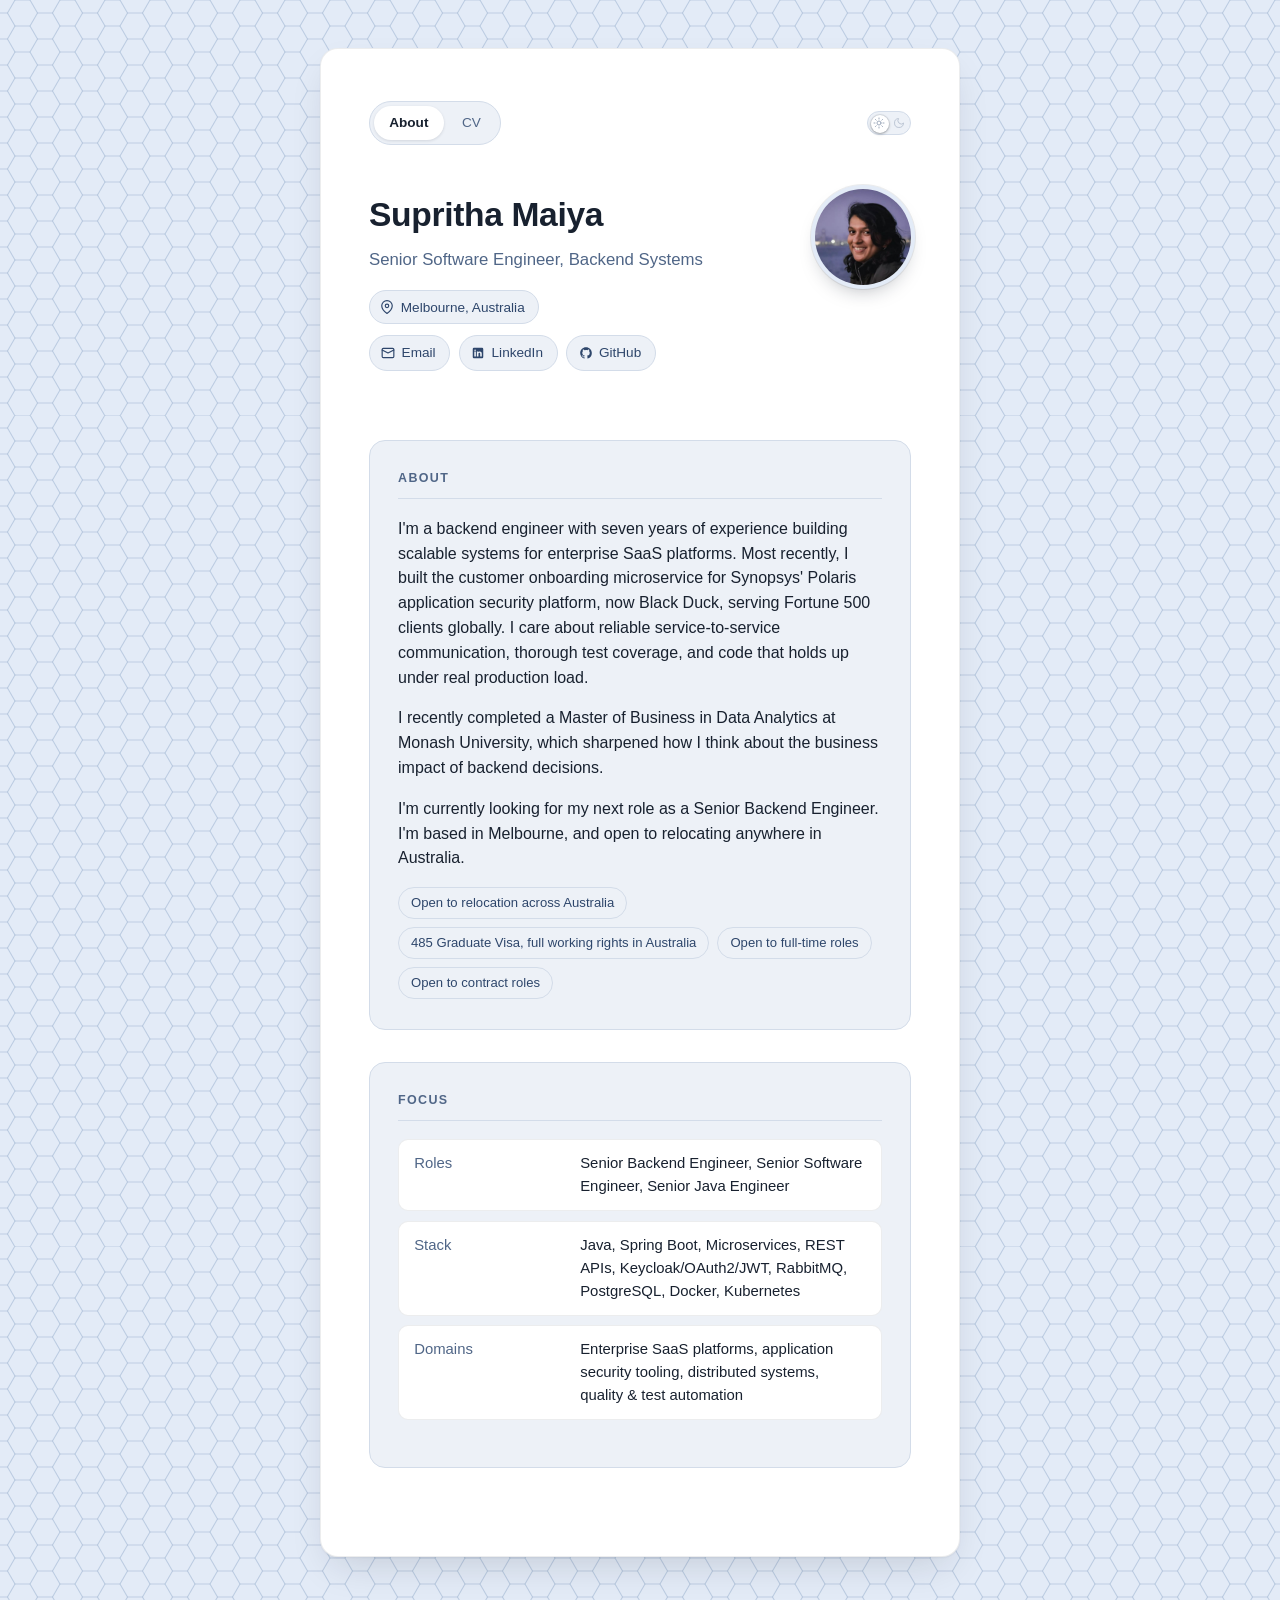
==== commit f948efaa: "Add files via upload" ====
--- a/index.html
+++ b/index.html
@@ -5,8 +5,8 @@
 <meta name="viewport" content="width=device-width, initial-scale=1, viewport-fit=cover">
 <title>Supritha Maiya · About</title>
 <meta name="description" content="Supritha Maiya, Senior Software Engineer specializing in backend systems. Melbourne, Australia.">
-<meta name="theme-color" content="#f4f6f9">
-<link rel="icon" href="data:image/svg+xml,%3Csvg xmlns='http://www.w3.org/2000/svg' viewBox='0 0 32 32'%3E%3Crect width='32' height='32' rx='8' fill='%232f5fd6'/%3E%3Ctext x='16' y='23' font-family='Arial, Helvetica, sans-serif' font-size='18' font-weight='700' fill='%23ffffff' text-anchor='middle'%3ES%3C/text%3E%3C/svg%3E">
+<meta name="theme-color" content="#e3ebf7">
+<link rel="icon" href="data:image/svg+xml,%3Csvg xmlns='http://www.w3.org/2000/svg' viewBox='0 0 32 32'%3E%3Crect width='32' height='32' rx='8' fill='%23214c8d'/%3E%3Cpolygon points='25.00,16.00 20.50,23.79 11.50,23.79 7.00,16.00 11.50,8.21 20.50,8.21' fill='none' stroke='%23ffffff' stroke-width='2.1' stroke-linejoin='round'/%3E%3C/svg%3E">
 <meta property="og:type" content="website">
 <meta property="og:title" content="Supritha Maiya · Senior Software Engineer, Backend Systems">
 <meta property="og:description" content="Senior backend engineer specializing in Java, Spring Boot, and microservices. Melbourne, Australia.">
--- a/style.css
+++ b/style.css
@@ -1,47 +1,47 @@
 :root{
-  --bg: #f4f6f9;
-  --pattern-image: url("[data-uri]");
+  --bg: #e3ebf7;
+  --pattern-image: url("[data-uri]");
   --surface: #ffffff;
-  --shadow: 0 1px 2px rgba(23,32,50,0.05), 0 16px 40px -12px rgba(23,32,50,0.16);
-  --hover-shadow: 0 12px 28px -12px rgba(23,32,50,0.22);
-  --card-line: rgba(23,32,50,0.07);
-  --fg: #1a2333;
-  --muted: #5b6b82;
-  --line: #dde3ec;
-  --accent: #2f5fd6;
-  --tag-bg: #edf1f9;
-  --tag-fg: #33415c;
+  --shadow: 0 1px 2px rgba(17,26,39,0.05), 0 16px 40px -12px rgba(17,26,39,0.16);
+  --hover-shadow: 0 12px 28px -12px rgba(17,26,39,0.22);
+  --card-line: rgba(17,26,39,0.08);
+  --fg: #18212f;
+  --muted: #506687;
+  --line: #d3dce9;
+  --accent: #214c8d;
+  --tag-bg: #edf1f7;
+  --tag-fg: #2e466b;
   --max: 640px;
 }
 @media (prefers-color-scheme: dark){
   :root:not([data-theme="light"]){
-    --bg: #0a0e1a;
-    --pattern-image: url("[data-uri]");
-    --surface: #121a2e;
+    --bg: #1c4f9c;
+    --pattern-image: url("[data-uri]");
+    --surface: #111a27;
     --shadow: 0 1px 2px rgba(0,0,0,0.3), 0 16px 40px -12px rgba(0,0,0,0.55);
     --hover-shadow: 0 12px 28px -12px rgba(0,0,0,0.5);
     --card-line: rgba(255,255,255,0.07);
-    --fg: #eef2f8;
-    --muted: #8b96ad;
-    --line: #29314a;
-    --accent: #6d93ff;
-    --tag-bg: #1a2138;
-    --tag-fg: #cbd5e6;
+    --fg: #edeff3;
+    --muted: #8a9ab2;
+    --line: #253856;
+    --accent: #7097d1;
+    --tag-bg: #18273e;
+    --tag-fg: #c0cad8;
   }
 }
 :root[data-theme="dark"]{
-  --bg: #0a0e1a;
-  --pattern-image: url("[data-uri]");
-  --surface: #121a2e;
+  --bg: #1c4f9c;
+  --pattern-image: url("[data-uri]");
+  --surface: #111a27;
   --shadow: 0 1px 2px rgba(0,0,0,0.3), 0 16px 40px -12px rgba(0,0,0,0.55);
   --hover-shadow: 0 12px 28px -12px rgba(0,0,0,0.5);
   --card-line: rgba(255,255,255,0.07);
-  --fg: #eef2f8;
-  --muted: #8b96ad;
-  --line: #29314a;
-  --accent: #6d93ff;
-  --tag-bg: #1a2138;
-  --tag-fg: #cbd5e6;
+  --fg: #edeff3;
+  --muted: #8a9ab2;
+  --line: #253856;
+  --accent: #7097d1;
+  --tag-bg: #18273e;
+  --tag-fg: #c0cad8;
 }
 *{ box-sizing: border-box; }
 html{ -webkit-text-size-adjust: 100%; }
@@ -97,7 +97,7 @@
   color: var(--fg);
   font-weight: 600;
   background: var(--surface);
-  box-shadow: 0 1px 3px rgba(23,32,50,0.12);
+  box-shadow: 0 1px 3px rgba(17,26,39,0.12);
 }
 
 .theme-toggle{
@@ -213,12 +213,11 @@
   border: 1px solid var(--line);
   border-radius: 999px;
   padding: 0.3rem 0.75rem;
-  transition: border-color 0.2s ease, transform 0.2s ease, background 0.2s ease, color 0.2s ease;
+  transition: border-color 0.2s ease, color 0.2s ease, transform 0.2s ease;
 }
 .pill:hover{
   border-color: var(--accent);
-  background: var(--accent);
-  color: var(--surface);
+  color: var(--accent);
   transform: translateY(-1px);
 }
 
@@ -235,7 +234,7 @@
   border-radius: 50%;
   object-fit: cover;
   background: var(--tag-bg);
-  box-shadow: 0 0 0 4px var(--bg), 0 0 0 5px var(--card-line), 0 10px 22px -8px rgba(23,32,50,0.4);
+  box-shadow: 0 0 0 4px var(--bg), 0 0 0 5px var(--card-line), 0 10px 22px -8px rgba(17,26,39,0.4);
 }
 @media (max-width: 480px){
   .hero-inner{ flex-direction: column-reverse; }
@@ -343,12 +342,11 @@
   border: 1px solid var(--card-line);
   border-radius: 999px;
   padding: 0.2rem 0.6rem;
-  transition: border-color 0.2s ease, transform 0.2s ease, background 0.2s ease, color 0.2s ease;
+  transition: border-color 0.2s ease, color 0.2s ease, transform 0.2s ease;
 }
 .stack span:hover{
-  background: var(--accent);
-  color: var(--surface);
-  border-color: var(--accent);
+  border-color: var(--accent);
+  color: var(--accent);
   transform: translateY(-1px);
 }
 
